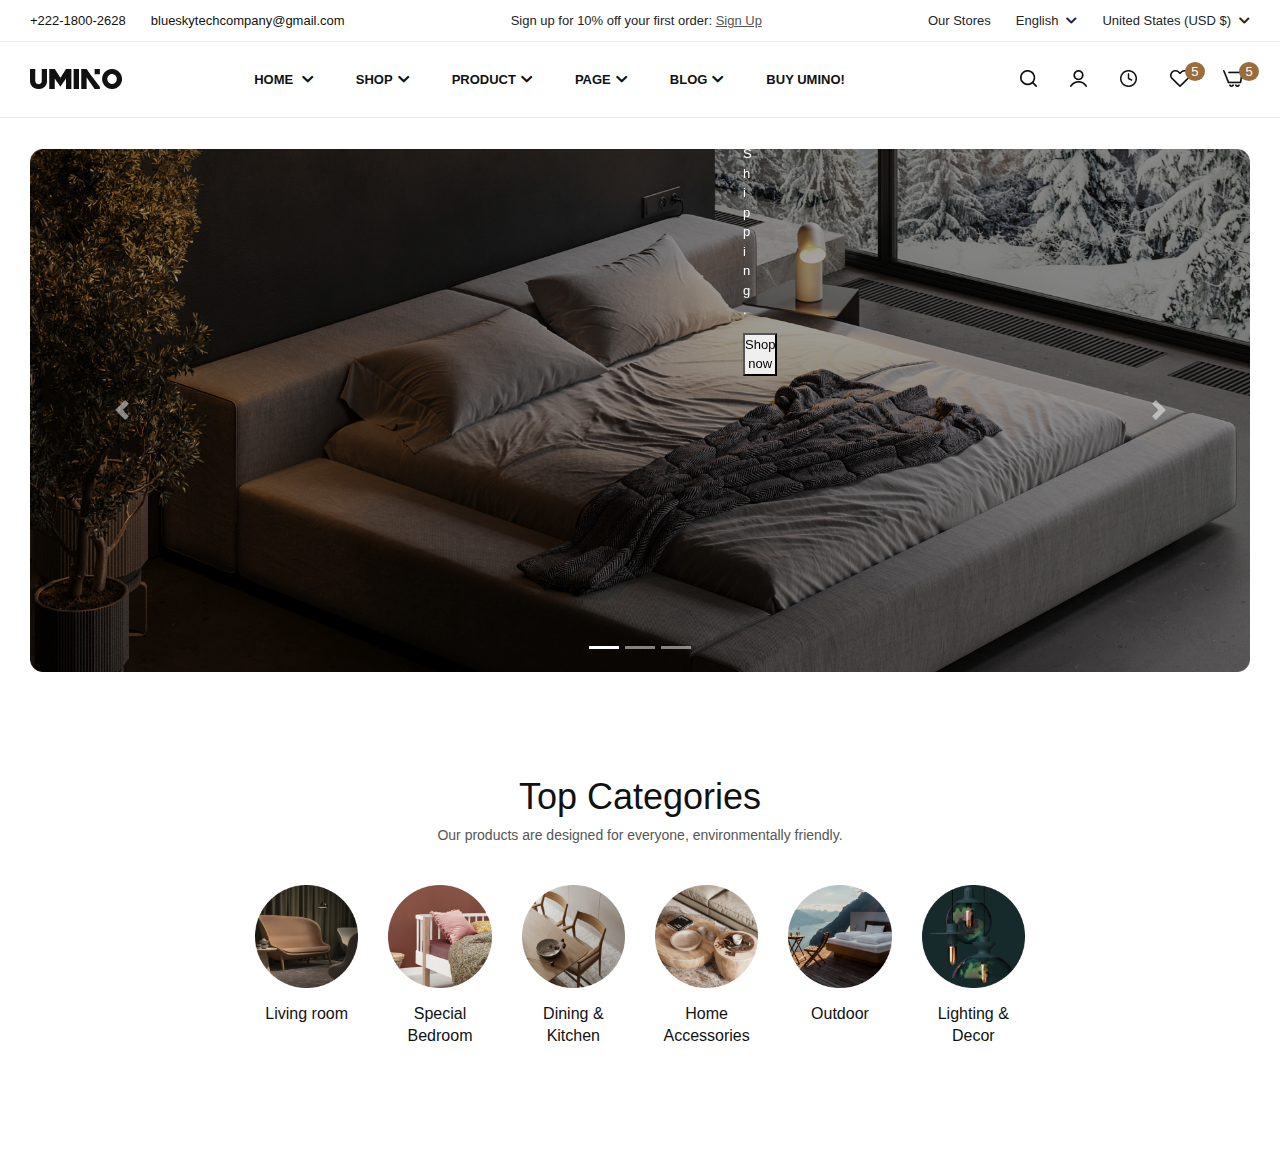
==== index.html @ ea0bba58 "first commit" ====
<!DOCTYPE html>
<html lang="en">
  <head>
    <meta charset="UTF-8" />
    <meta http-equiv="X-UA-Compatible" content="IE=edge" />
    <meta name="viewport" content="width=device-width, initial-scale=1.0" />
    <title>Umino Theme Test</title>
    <link
      href="https://fonts.cdnfonts.com/css/general-sans?styles=135312,135305,135308,135310,135313,135303"
      rel="stylesheet"
    />

    <link rel="stylesheet" href="assets/css/reset.css" />
    <link rel="stylesheet" href="assets/css/base.css" />
    <link rel="stylesheet" href="assets/css/style.css" />
    <!-- Font awesome -->
    <link
      rel="stylesheet"
      href="https://cdnjs.cloudflare.com/ajax/libs/font-awesome/5.15.4/css/all.min.css
   "
    />

    <!-- bootstrap  -->
    <link
      rel="stylesheet"
      href="https://cdn.jsdelivr.net/npm/bootstrap@4.0.0/dist/css/bootstrap.min.css"
      integrity="sha384-Gn5384xqQ1aoWXA+058RXPxPg6fy4IWvTNh0E263XmFcJlSAwiGgFAW/dAiS6JXm"
      crossorigin="anonymous"
    />
  </head>
  <body>
    <div class="wrapper">
      <!-- HEADER  -->
      <header class="">
        <div class="top-links d-flex justify-content-between container-main">
          <ul class="contact d-flex">
            <li class="phone">+222-1800-2628</li>
            <li class="email">blueskytechcompany@gmail.com</li>
          </ul>
          <div class="sign-up">
            <p>Sign up for 10% off your first order: <span>Sign Up</span></p>
          </div>

          <ul class="languages d-flex justify-content-between">
            <li>Our Stores <span></span></li>
            <li>English<i class="fas fa-chevron-down icon"></i></li>
            <li>
              United States (USD $)<i class="fas fa-chevron-down icon"></i>
            </li>
          </ul>
        </div>
        <!-- END TOP LINKS  -->
        <div class="core-menu">
          <div class="main-menu justify-content-between container-main">
            <nav class="navbar navbar-expand-lg navbar-light nav-custom">
              <a class="navbar-brand" href="#"
                ><img src="/assets/images/Logo.png" alt=""
              /></a>
              <button
                class="navbar-toggler"
                type="button"
                data-toggle="collapse"
                data-target="#navbarSupportedContent"
                aria-controls="navbarSupportedContent"
                aria-expanded="false"
                aria-label="Toggle navigation"
              >
                <span class="navbar-toggler-icon"></span>
              </button>

              <div class="collapse navbar-collapse" id="navbarSupportedContent">
                <ul class="navbar-nav mx-auto ul-main-menu">
                  <li class="nav-item">
                    <a class="nav-link menu-item" href="#"
                      >Home <i class="fas fa-chevron-down icon"></i
                    ></a>
                  </li>
                  <li class="nav-item">
                    <a class="nav-link" href="#"
                      >Shop<i class="fas fa-chevron-down icon"></i
                    ></a>
                  </li>
                  <li class="nav-item">
                    <a class="nav-link" href="#"
                      >Product<i class="fas fa-chevron-down icon"></i
                    ></a>
                  </li>
                  <li class="nav-item">
                    <a class="nav-link" href="#"
                      >Page<i class="fas fa-chevron-down icon"></i
                    ></a>
                  </li>
                  <li class="nav-item">
                    <a class="nav-link" href="#"
                      >Blog<i class="fas fa-chevron-down icon"></i
                    ></a>
                  </li>
                  <li class="nav-item">
                    <a class="nav-link" href="#">Buy Umino!</a>
                  </li>
                </ul>
                <ul class="navbar-nav list-action">
                  <li class="nav-item">
                    <a class="nav-link" href="#"
                      ><img src="assets/images/search.png" alt=""
                    /></a>
                  </li>
                  <li class="nav-item">
                    <a class="nav-link" href="#"
                      ><img src="assets/images/user.png" alt=""
                    /></a>
                  </li>
                  <li class="nav-item">
                    <a class="nav-link" href="#"
                      ><img src="assets/images/clock.png" alt=""
                    /></a>
                  </li>
                  <li class="nav-item">
                    <a class="nav-link" href="#"
                      ><img src="assets/images/heart.png" alt="" />
                      <span class="numberic">5</span></a
                    >
                  </li>
                  <li class="nav-item">
                    <a class="nav-link" href="#"
                      ><img src="assets/images/cart.png" alt="" />
                      <span class="numberic">5</span></a
                    >
                  </li>
                </ul>
              </div>
            </nav>
          </div>
        </div>

        <!-- END MAIN MENU   -->
      </header>
      <!-- END HEADER  -->

      <!-- BODY  -->
      <div class="main-content">
        <div class="banner container-main">
          <div
            id="carouselExampleIndicators"
            class="carousel slide"
            data-ride="carousel"
          >
            <ol class="carousel-indicators">
              <li
                data-target="#carouselExampleIndicators"
                data-slide-to="0"
                class="active"
              ></li>
              <li
                data-target="#carouselExampleIndicators"
                data-slide-to="1"
              ></li>
              <li
                data-target="#carouselExampleIndicators"
                data-slide-to="2"
              ></li>
            </ol>
            <div class="carousel-inner">
              <div class="carousel-item active">
                <img
                  src="assets/images/banner.jpg"
                  class="d-block w-100"
                  alt="assets/images/banner.jpg"
                />

                <div class="carousel-caption d-none d-md-block intro-banner">
                  <h5>Beautiful & Elegant</h5>
                  <h1>Premium Bedroom.</h1>
                  <p>Discount 50% On Products & Free Shipping.</p>
                  <button>Shop now</button>
                </div>
              </div>
              <div class="carousel-item">
                <img
                  src="assets/images/banner.jpg"
                  class="d-block w-100"
                  alt="assets/images/banner.jpg"
                />
                <div class="carousel-caption d-none d-md-block intro-banner">
                  <h5>Beautiful & Elegant</h5>
                  <h1>Premium Bedroom.</h1>
                  <p>Discount 50% On Products & Free Shipping.</p>
                  <button>Shop now</button>
                </div>
              </div>
              <div class="carousel-item">
                <img
                  src="assets/images/banner.jpg"
                  class="d-block w-100"
                  alt="assets/images/banner.jpg"
                />
                <div class="carousel-caption d-none d-md-block intro-banner">
                  <h5>Beautiful & Elegant</h5>
                  <h1>Premium Bedroom.</h1>
                  <p>Discount 50% On Products & Free Shipping.</p>
                  <button>Shop now</button>
                </div>
              </div>
            </div>
            <button
              class="carousel-control-prev btn-slider"
              type="button"
              data-target="#carouselExampleIndicators"
              data-slide="prev"
            >
              <span
                class="carousel-control-prev-icon"
                aria-hidden="true"
              ></span>
              <span class="sr-only">Previous</span>
            </button>
            <button
              class="carousel-control-next btn-slider"
              type="button"
              data-target="#carouselExampleIndicators"
              data-slide="next"
            >
              <span
                class="carousel-control-next-icon"
                aria-hidden="true"
              ></span>
              <span class="sr-only">Next</span>
            </button>
          </div>
        </div>
        <!-- end banner  -->
        <div class="top-categories wrapper-body">
          <div class="main-title text-center">
            <h3 class="top-title">Top Categories</h3>
            <p class="desc-title">
              Our products are designed for everyone, environmentally friendly.
            </p>
          </div>
          <div class="main-content-cate">
            <ul class="list-cate row">
              <li class="cate-item col-2">
                <img src="assets/images/cate1.png" alt="" />
                <p>Living room</p>
              </li>
              <li class="cate-item col-2">
                <img src="assets/images/cate2.png" alt="" />
                <p>Special Bedroom</p>
              </li>
              <li class="cate-item col-2">
                <img src="assets/images/cate3.png" alt="" />
                <p>Dining & Kitchen</p>
              </li>
              <li class="cate-item col-2">
                <img src="assets/images/cate4.png" alt="" />
                <p>Home Accessories</p>
              </li>
              <li class="cate-item col-2">
                <img src="assets/images/cate5.png" alt="" />
                <p>Outdoor</p>
              </li>
              <li class="cate-item col-2">
                <img src="assets/images/cate6.png" alt="" />
                <p>Lighting & Decor</p>
              </li>
            </ul>
          </div>
        </div>
        <!-- end top categories    -->
      </div>
      <!-- END BODY  -->
      <!-- FOOTER  -->
      <footer></footer>
      <!-- END FOOTER   -->
    </div>
    <script
      src="https://code.jquery.com/jquery-3.2.1.slim.min.js"
      integrity="sha384-KJ3o2DKtIkvYIK3UENzmM7KCkRr/rE9/Qpg6aAZGJwFDMVNA/GpGFF93hXpG5KkN"
      crossorigin="anonymous"
    ></script>
    <script
      src="https://cdn.jsdelivr.net/npm/popper.js@1.12.9/dist/umd/popper.min.js"
      integrity="sha384-ApNbgh9B+Y1QKtv3Rn7W3mgPxhU9K/ScQsAP7hUibX39j7fakFPskvXusvfa0b4Q"
      crossorigin="anonymous"
    ></script>
    <script
      src="https://cdn.jsdelivr.net/npm/bootstrap@4.0.0/dist/js/bootstrap.min.js"
      integrity="sha384-JZR6Spejh4U02d8jOt6vLEHfe/JQGiRRSQQxSfFWpi1MquVdAyjUar5+76PVCmYl"
      crossorigin="anonymous"
    ></script>
  </body>
</html>
---- assets/css/base.css ----
:root {
    --text-main: #111111;
    --text-desc: #555555;
    --text-discount: #8D979E;
    --text-price-discount: #9C6D3A;

}

html,
body {
    font-family: 'General Sans', sans-serif;
    font-size: 13px;
    background: #FFFFFF;
    ;
}

.wrapper {
    max-width: 1920px;
    width: 100%;
    margin-inline: auto;
}

.container-main {
    max-width: 1860px;
    margin-left: 30px;
    margin-right: 30px;
}
---- assets/css/style.css ----
.top-links {
    padding: 11px 0px;
    max-height: 41px;
}

ul.contact {
    color: var(--text-main);
    /* padding: 11px 0px; */
    font-weight: 500;
}

ul.contact>li.email {

    font-size: 13px;
    margin-left: 25px;
}

.sign-up span {
    color: var(--text-desc);
    font-weight: 500;
    text-decoration: underline;
    font-weight: 500;
}

.languages {
    /* padding: 11px 0px; */
    font-weight: 500;
    gap: 25px;
}

ul.languages li .icon {
    font-size: 12px;
    margin-left: 8px;
}

nav.nav-custom {
    margin: 0px;
    padding: 0px;
}

.core-menu {
    border-top: 1px solid #EBEBEB;
    border-bottom: 1px solid #EBEBEB;
}

.main-menu {
    padding: 21px 0px;

    /* max-width: 540px; */
}

.ul-main-menu>li {
    margin-right: 30px;
}

.ul-main-menu>li>a {
    font-size: 13px;
    font-weight: 600;
    text-transform: uppercase;
    color: var(--text-main) !important;

}

.ul-main-menu>li>a>i.icon {
    margin-left: 5px;
}

ul.list-action {
    color: var(--text-main) !important;
}

ul.list-action li {
    margin-left: 20px;
    position: relative;
}

ul.list-action li a .numberic {
    position: absolute;
    right: -27%;
    background: #9C6D3A;
    width: 20px;
    height: 19px;
    border-radius: 50%;
    text-align: center;
    top: -7%;
    color: white;
}

.banner {
    margin-top: 31px;
}

.banner img {
    max-width: 100%;
    height: auto;
}

.btn-slider {
    background: transparent;
    border: none;

}

.intro-banner {
    margin: 256px 530px;
    max-width: 800px;
}



.top-categories {
    margin: 100px 0px;
}

.top-title {
    font-weight: 500;
    font-size: 36px;
    line-height: 49px;
    color: var(--text-main);
    margin-bottom: 5px;
}

.desc-title {
    font-weight: 500;
    font-size: 14px;
    line-height: 19px;
    color: var(--text-desc);
}

.main-content-cate {
    margin-left: 255px;
    margin-right: 255px;
    margin-top: 40px;
}

.list-cate .cate-item>p {
    text-align: center;
    font-weight: 500;
    font-size: 16px;
    line-height: 22px;
    color: var(--text-main);
    margin: 15px 0px;
}
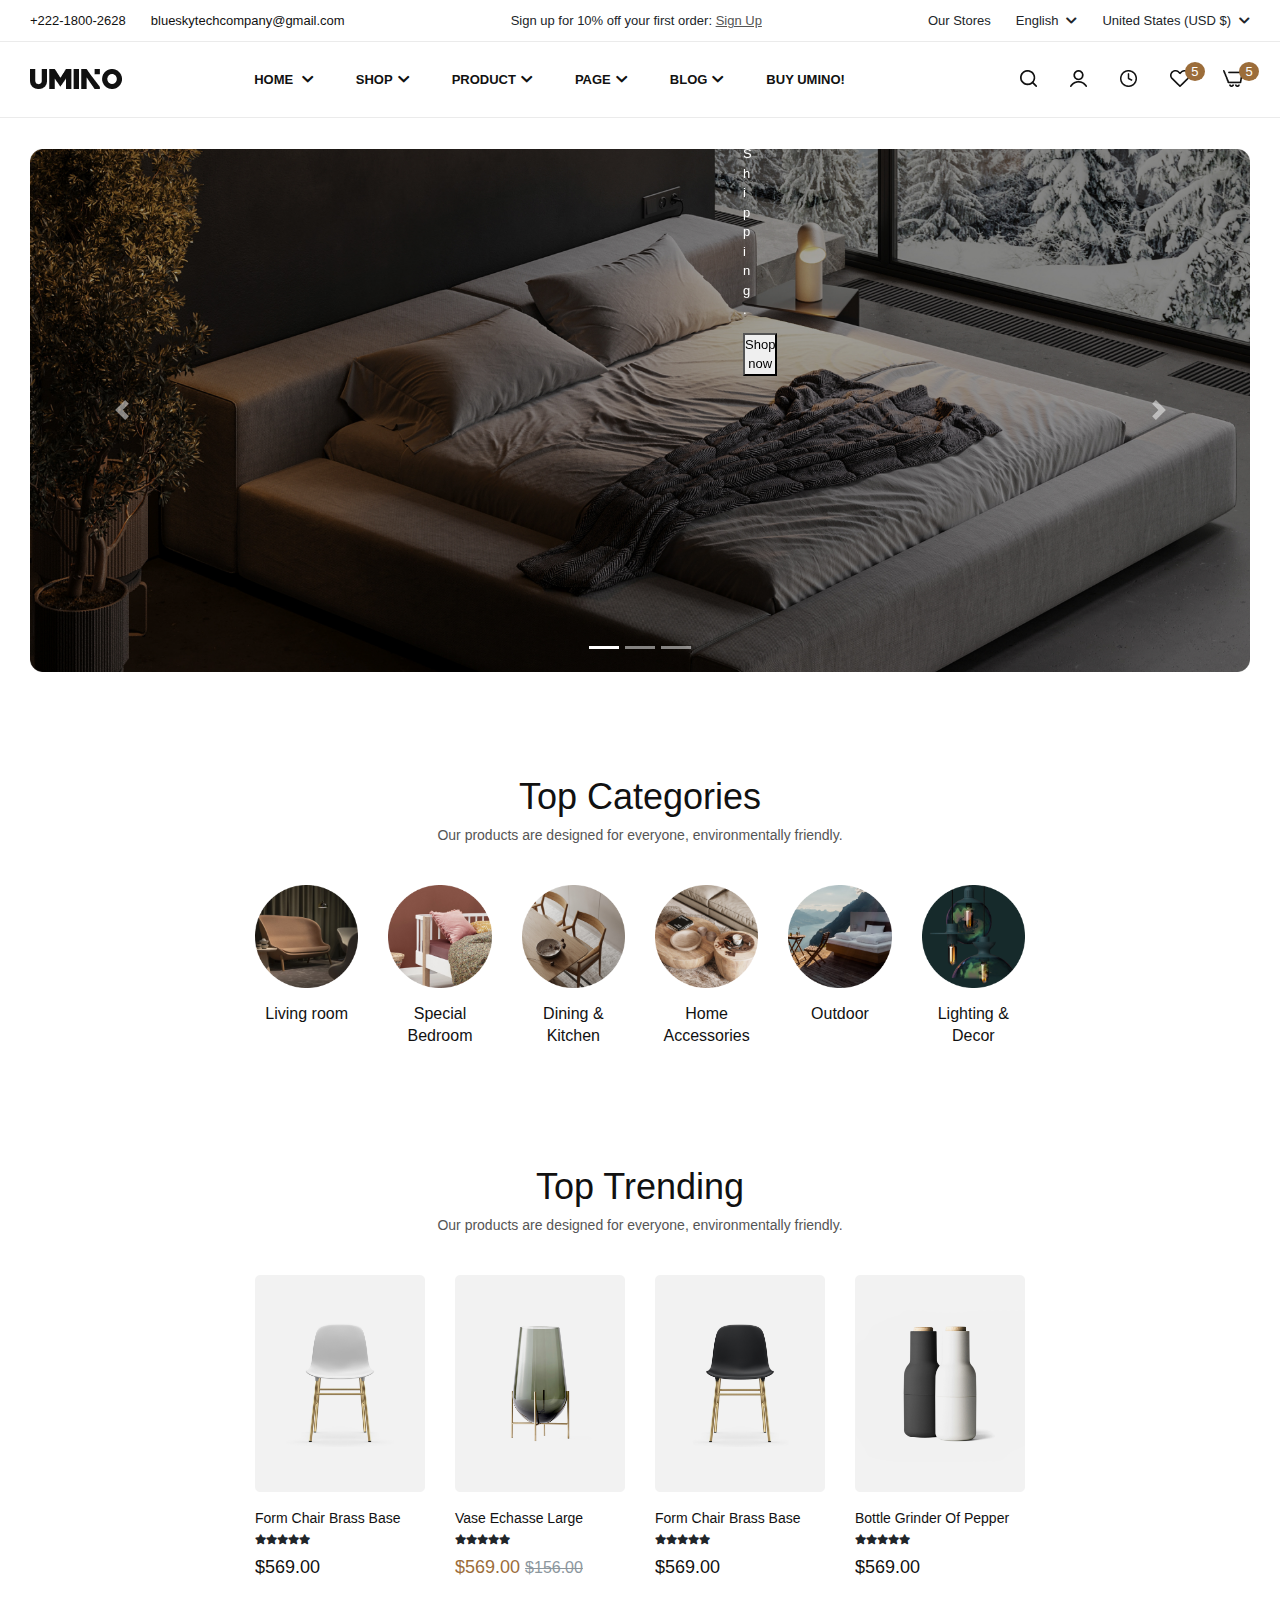
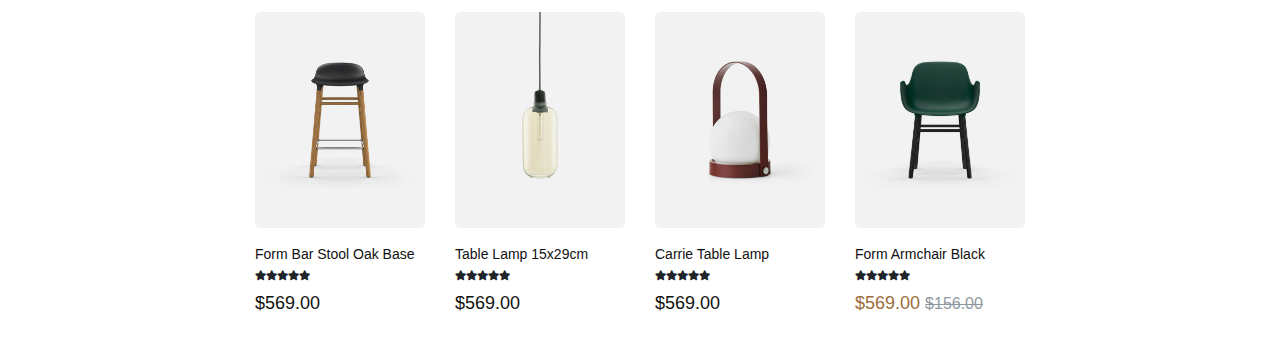
==== commit 4028b573: "list products 70" ====
--- a/index.html
+++ b/index.html
@@ -238,27 +238,27 @@
           </div>
           <div class="main-content-cate">
             <ul class="list-cate row">
-              <li class="cate-item col-2">
+              <li class="cate-item col-md-2 col-6">
                 <img src="assets/images/cate1.png" alt="" />
                 <p>Living room</p>
               </li>
-              <li class="cate-item col-2">
+              <li class="cate-item col-md-2 col-6">
                 <img src="assets/images/cate2.png" alt="" />
                 <p>Special Bedroom</p>
               </li>
-              <li class="cate-item col-2">
+              <li class="cate-item col-md-2 col-6">
                 <img src="assets/images/cate3.png" alt="" />
                 <p>Dining & Kitchen</p>
               </li>
-              <li class="cate-item col-2">
+              <li class="cate-item col-md-2 col-6">
                 <img src="assets/images/cate4.png" alt="" />
                 <p>Home Accessories</p>
               </li>
-              <li class="cate-item col-2">
+              <li class="cate-item col-md-2 col-6">
                 <img src="assets/images/cate5.png" alt="" />
                 <p>Outdoor</p>
               </li>
-              <li class="cate-item col-2">
+              <li class="cate-item col-md-2 col-6">
                 <img src="assets/images/cate6.png" alt="" />
                 <p>Lighting & Decor</p>
               </li>
@@ -266,6 +266,140 @@
           </div>
         </div>
         <!-- end top categories    -->
+        <div class="top-trending">
+          <div class="main-title text-center">
+            <h3 class="top-title">Top Trending</h3>
+            <p class="desc-title">
+              Our products are designed for everyone, environmentally friendly.
+            </p>
+          </div>
+          <div class="list-product">
+            <ul class="row">
+              <li class="col-md-3 col-12 product-item mb-4">
+                <a href=""
+                  ><img src="assets/images/product1.png" alt="" /></a
+                >
+                <a href="" class="title">Form Chair
+                  Brass Base</a>
+                <ul class="votes d-flex">
+                  <li><i class="fas fa-star"></i></i></li>
+                  <li><i class="fas fa-star"></i></i></li>
+                  <li><i class="fas fa-star"></i></i></li>
+                  <li><i class="fas fa-star"></i></i></li>
+                  <li><i class="fas fa-star"></i></i></li>
+                  
+                </ul>
+                <p class="price">$569.00</p>
+              </li>
+              <li class="col-md-3 col-12 product-item mb-4">
+                <a href=""
+                  ><img src="assets/images/product2.png" alt="" /></a
+                >
+                <a href="" class="title">Vase Echasse Large</a>
+                <ul class="votes d-flex">
+                  <li><i class="fas fa-star"></i></i></li>
+                  <li><i class="fas fa-star"></i></i></li>
+                  <li><i class="fas fa-star"></i></i></li>
+                  <li><i class="fas fa-star"></i></i></li>
+                  <li><i class="fas fa-star"></i></i></li>
+                  
+                </ul>
+                <p class="price new-price">$569.00 <span class="old-price">$156.00 </span></p>
+              </li>
+              <li class="col-md-3 col-12 product-item mb-4">
+                <a href=""
+                  ><img src="assets/images/product3.png" alt="" /></a
+                >
+                <a href="" class="title">Form Chair Brass Base</a>
+                <ul class="votes d-flex">
+                  <li><i class="fas fa-star"></i></i></li>
+                  <li><i class="fas fa-star"></i></i></li>
+                  <li><i class="fas fa-star"></i></i></li>
+                  <li><i class="fas fa-star"></i></i></li>
+                  <li><i class="fas fa-star"></i></i></li>
+                  
+                </ul>
+                <p class="price">$569.00</p>
+              </li>
+              <li class="col-md-3 col-12 product-item mb-4">
+                <a href=""
+                  ><img src="assets/images/product4.png" alt="" /></a
+                >
+                <a href="" class="title">Bottle Grinder Of Pepper</a>
+                <ul class="votes d-flex">
+                  <li><i class="fas fa-star"></i></i></li>
+                  <li><i class="fas fa-star"></i></i></li>
+                  <li><i class="fas fa-star"></i></i></li>
+                  <li><i class="fas fa-star"></i></i></li>
+                  <li><i class="fas fa-star"></i></i></li>
+                  
+                </ul>
+                <p class="price">$569.00</p>
+              </li>
+              <li class="col-md-3 col-12 product-item mb-4">
+                <a href=""
+                  ><img src="assets/images/product5.png" alt="" /></a
+                >
+                <a href="" class="title">Form Bar Stool Oak Base</a>
+                <ul class="votes d-flex">
+                  <li><i class="fas fa-star"></i></i></li>
+                  <li><i class="fas fa-star"></i></i></li>
+                  <li><i class="fas fa-star"></i></i></li>
+                  <li><i class="fas fa-star"></i></i></li>
+                  <li><i class="fas fa-star"></i></i></li>
+                  
+                </ul>
+                <p class="price">$569.00</p>
+              </li>
+              <li class="col-md-3 col-12 product-item mb-4">
+                <a href=""
+                  ><img src="assets/images/product6.png" alt="" /></a
+                >
+                <a href="" class="title">Table Lamp 15x29cm</a>
+                <ul class="votes d-flex">
+                  <li><i class="fas fa-star"></i></i></li>
+                  <li><i class="fas fa-star"></i></i></li>
+                  <li><i class="fas fa-star"></i></i></li>
+                  <li><i class="fas fa-star"></i></i></li>
+                  <li><i class="fas fa-star"></i></i></li>
+                  
+                </ul>
+                <p class="price">$569.00</p>
+              </li>
+              <li class="col-md-3 col-12 product-item mb-4">
+                <a href=""
+                  ><img src="assets/images/product7.png" alt="" /></a
+                >
+                <a href="" class="title">Carrie Table Lamp</a>
+                <ul class="votes d-flex">
+                  <li><i class="fas fa-star"></i></i></li>
+                  <li><i class="fas fa-star"></i></i></li>
+                  <li><i class="fas fa-star"></i></i></li>
+                  <li><i class="fas fa-star"></i></i></li>
+                  <li><i class="fas fa-star"></i></i></li>
+                  
+                </ul>
+                <p class="price">$569.00</p>
+              </li>
+              <li class="col-md-3 col-12 product-item mb-4">
+                <a href=""
+                  ><img src="assets/images/product8.png" alt="" /></a
+                >
+                <a href="" class="title">Form Armchair Black</a>
+                <ul class="votes d-flex">
+                  <li><i class="fas fa-star"></i></i></li>
+                  <li><i class="fas fa-star"></i></i></li>
+                  <li><i class="fas fa-star"></i></i></li>
+                  <li><i class="fas fa-star"></i></i></li>
+                  <li><i class="fas fa-star"></i></i></li>
+                  
+                </ul>
+                <p class="price new-price">$569.00 <span class="old-price">$156.00 </span></p>
+              </li>
+              
+            </ul>
+          </div>
+        </div>
       </div>
       <!-- END BODY  -->
       <!-- FOOTER  -->
--- a/assets/css/base.css
+++ b/assets/css/base.css
@@ -2,7 +2,7 @@
     --text-main: #111111;
     --text-desc: #555555;
     --text-discount: #8D979E;
-    --text-price-discount: #9C6D3A;
+    --text-new-price: #9C6D3A;
 
 }
 
--- a/assets/css/style.css
+++ b/assets/css/style.css
@@ -140,4 +140,44 @@
     line-height: 22px;
     color: var(--text-main);
     margin: 15px 0px;
+}
+
+.list-product {
+    margin-left: 255px;
+    margin-right: 255px;
+    margin-top: 40px;
+}
+
+.list-product .product-item a.title {
+    margin-top: 16px;
+    display: block;
+    margin-bottom: 6px;
+    color: var(--text-main);
+    font-weight: 500;
+    font-size: 14px;
+    line-height: 20px;
+}
+
+.votes {
+    font-weight: 400;
+    font-size: 10px;
+    line-height: 10px;
+    margin-bottom: 10px;
+}
+
+.list-product .product-item .price {
+    font-weight: 500;
+    font-size: 18px;
+    line-height: 24px;
+    color: #111111;
+}
+
+.new-price {
+    color: var(--text-new-price) !important;
+}
+
+.old-price {
+    text-decoration: line-through;
+    color: #8D979E !important;
+    font-size: 16px;
 }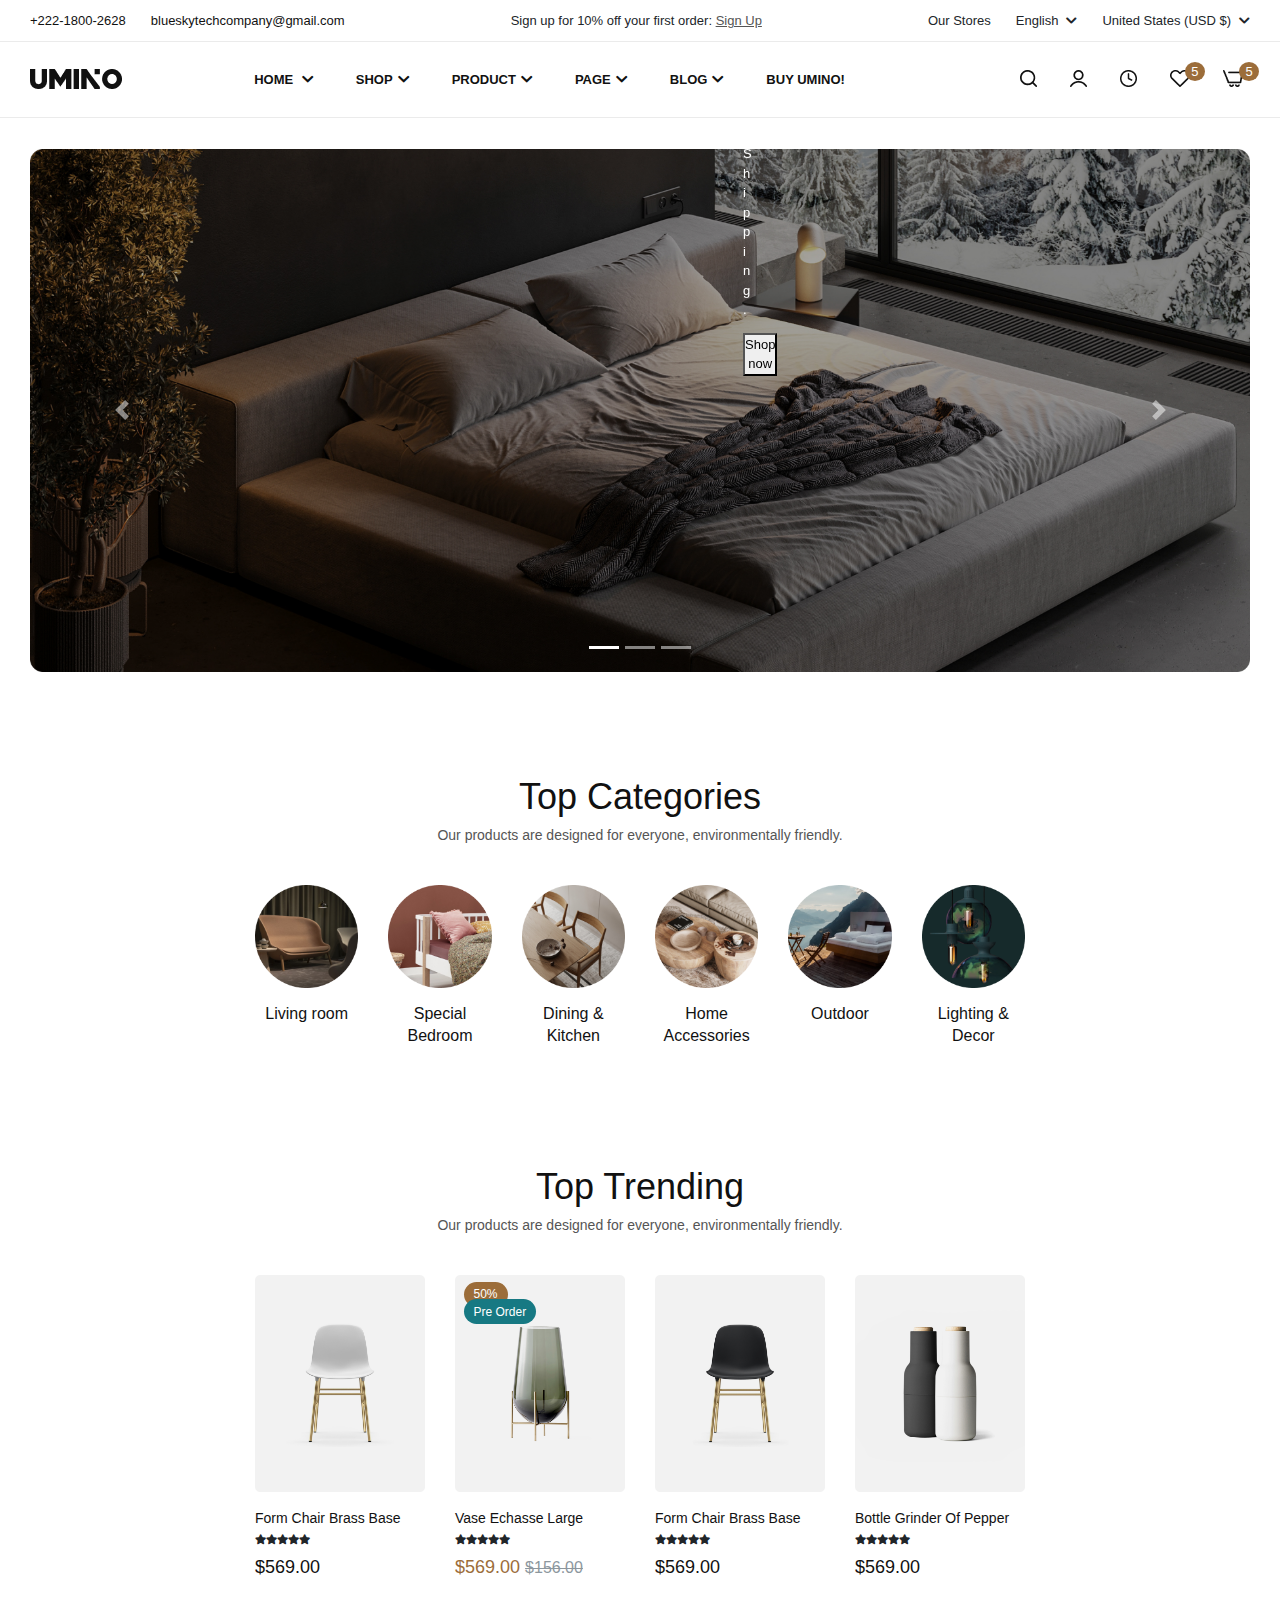
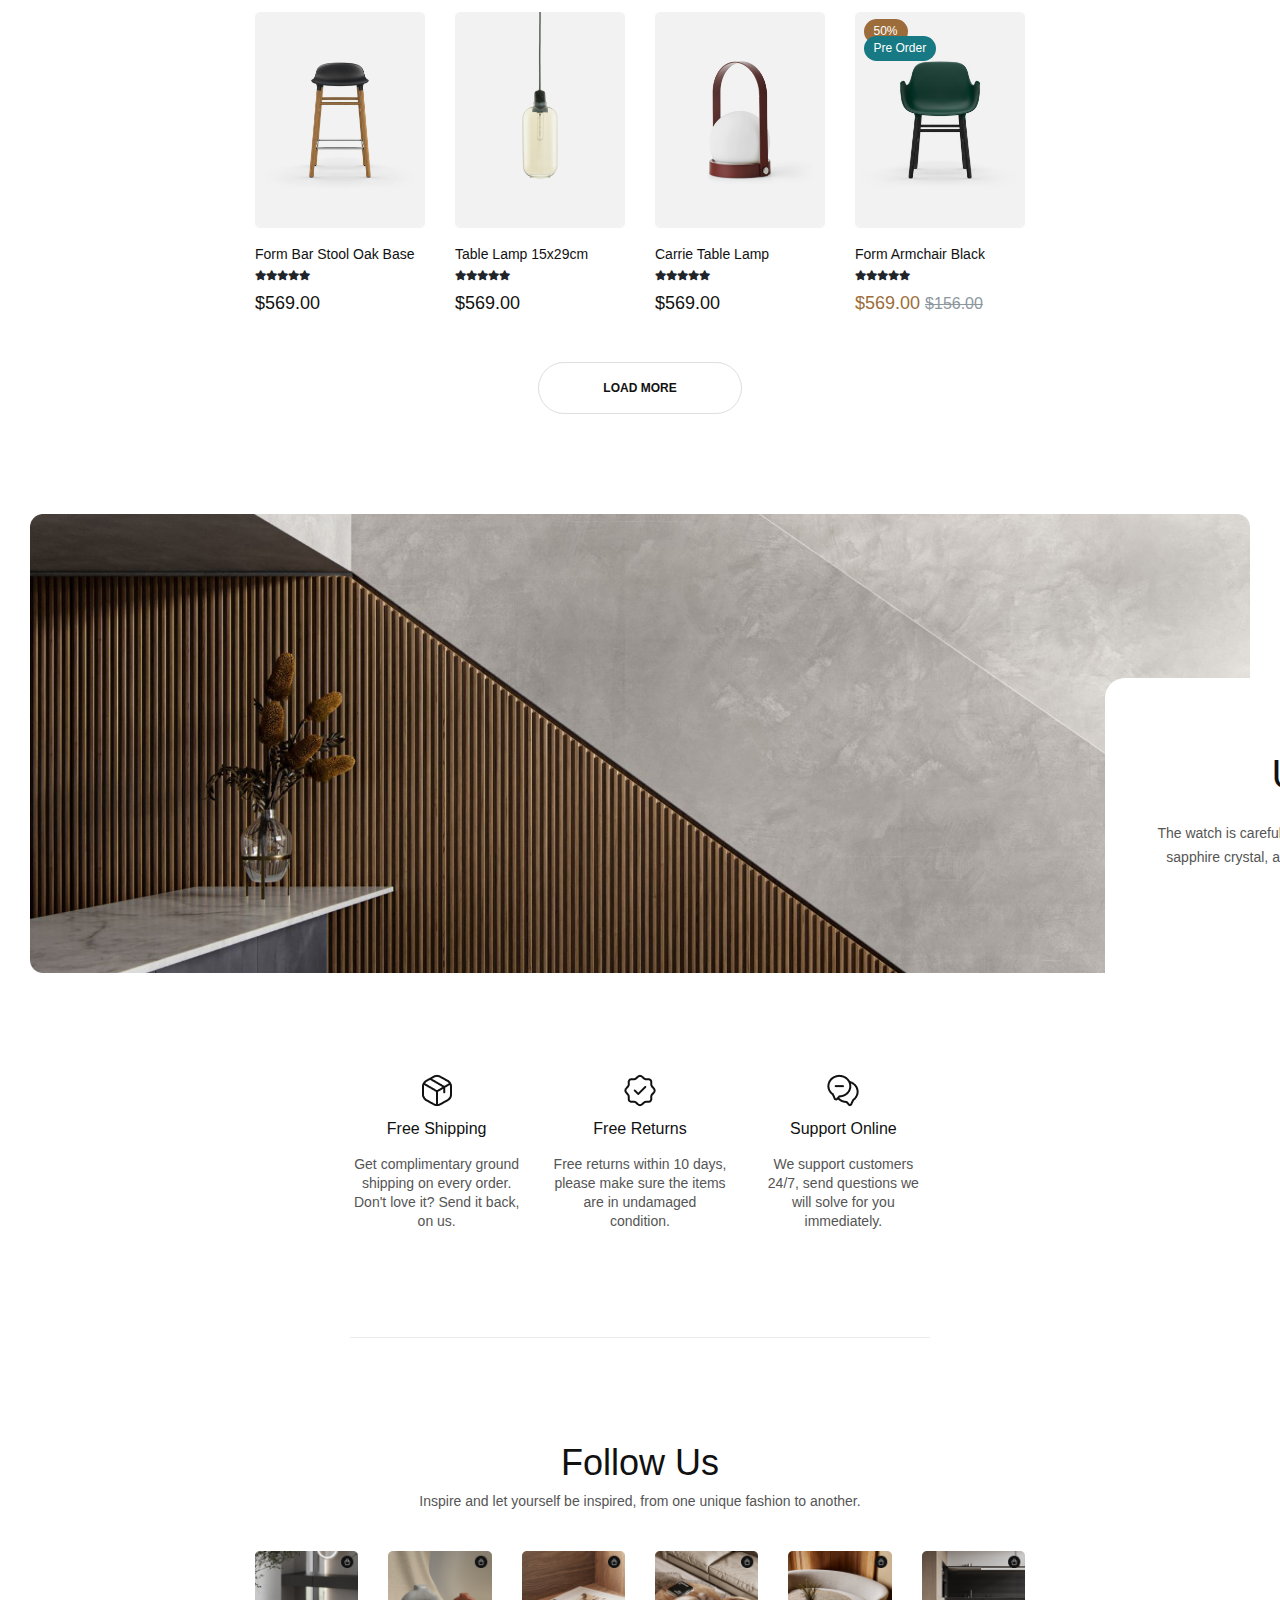
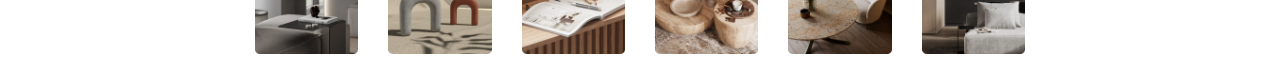
==== commit 9d729441: "done follow us" ====
--- a/index.html
+++ b/index.html
@@ -292,8 +292,9 @@
                 <p class="price">$569.00</p>
               </li>
               <li class="col-md-3 col-12 product-item mb-4">
-                <a href=""
-                  ><img src="assets/images/product2.png" alt="" /></a
+                <a href="" class="img">
+                  <img src="assets/images/product2.png" alt="" /><span class="sale-50">50%</span>
+                  <span class="pre-order">Pre Order</span></a
                 >
                 <a href="" class="title">Vase Echasse Large</a>
                 <ul class="votes d-flex">
@@ -382,8 +383,9 @@
                 <p class="price">$569.00</p>
               </li>
               <li class="col-md-3 col-12 product-item mb-4">
-                <a href=""
-                  ><img src="assets/images/product8.png" alt="" /></a
+                <a href="" class="img"
+                  ><img src="assets/images/product8.png" alt="" /><span class="sale-50">50%</span>
+                  <span class="pre-order">Pre Order</span></a
                 >
                 <a href="" class="title">Form Armchair Black</a>
                 <ul class="votes d-flex">
@@ -398,7 +400,73 @@
               </li>
               
             </ul>
-          </div>
+            <div class="text-center">
+              <button class=" text-center load-more">Load More</button>
+            </div>
+          
+          </div>
+        </div>
+        <!-- end top trending  -->
+        <div class="banner2 container-main">
+          <img src="assets/images/banner2.png" alt="">
+          <div class="banner2-info">
+            <span class="limited">LIMITED EDITION</span>
+            <h3 class="banner2-title">Unique Style</h3>
+            <p class="banner2-desc">The watch is carefully designed with quality materials, such as the domed sapphire crystal, and the meticulous level of detail - from the dial to the delicate gold hour markers.</p>
+            <button class="banner2-discover">Discover Now</button>
+          </div>
+        </div>
+        <!-- end banner 2  -->
+        <div class="infomation">
+         <ul class="row">
+          <li class="col-md-4 text-center">
+            <img src="assets/icons/freeship.png" alt="" class="d-inline-block">
+            <p class="infomation-title">Free Shipping</p>
+            <p class="infomation-desc">Get complimentary ground shipping on every order.
+              Don't love it? Send it back, on us.</p>
+          </li>
+          <li class="col-md-4 text-center">
+            <img src="assets/icons/freereturn.png" alt="" class="d-inline-block">
+            <p class="infomation-title">Free Returns</p>
+            <p class="infomation-desc">Free returns within 10 days, please make sure the 
+              items are in undamaged condition.</p>
+          </li>
+          <li class="col-md-4 text-center">
+            <img src="assets/icons/support.png" alt="" class="d-inline-block">
+            <p class="infomation-title">Support Online</p>
+            <p class="infomation-desc">We support customers 24/7, send questions we will 
+              solve for you immediately.</p>
+          </li>
+         </ul>
+        </div>
+        <!-- end information     -->
+        <div class="follow-us">
+          <div class="main-title text-center">
+            <h3 class="top-title">Follow Us</h3>
+            <p class="desc-title">
+              Inspire and let yourself be inspired, from one unique fashion to another.
+            </p>
+          </div>
+          <ul class="row list-post">
+            <li class="col-md-2">
+              <a href=""><img src="assets/images/post1.png" alt=""></a>
+            </li>
+            <li class="col-md-2">
+              <a href=""><img src="assets/images/post2.png" alt=""></a>
+            </li>
+            <li class="col-md-2">
+              <a href=""><img src="assets/images/post3.png" alt=""></a>
+            </li>
+            <li class="col-md-2">
+              <a href=""><img src="assets/images/post4.png" alt=""></a>
+            </li>
+            <li class="col-md-2">
+              <a href=""><img src="assets/images/post5.png" alt=""></a>
+            </li>
+            <li class="col-md-2">
+              <a href=""><img src="assets/images/post6.png" alt=""></a>
+            </li>
+          </ul>
         </div>
       </div>
       <!-- END BODY  -->
--- a/assets/css/style.css
+++ b/assets/css/style.css
@@ -180,4 +180,138 @@
     text-decoration: line-through;
     color: #8D979E !important;
     font-size: 16px;
+}
+
+a.img {
+    position: relative;
+}
+
+.sale-50 {
+    background: #9C6D3A;
+    border-radius: 20px;
+    align-items: center;
+    padding: 4.5px 10px;
+    font-size: 12px;
+    line-height: 16px;
+    color: #FFFFFF;
+    position: absolute;
+    margin-bottom: 12px;
+    top: 3%;
+    left: 5%;
+}
+
+.pre-order {
+    background: #177983;
+    border-radius: 20px;
+    align-items: center;
+    padding: 4.5px 10px;
+    font-size: 12px;
+    line-height: 16px;
+    color: #FFFFFF;
+    position: absolute;
+    margin-bottom: 12px;
+    top: 11%;
+    left: 5%;
+}
+
+.load-more {
+    border: 1px solid #DEDEDE;
+    border-radius: 300px;
+    justify-content: center;
+    align-items: center;
+    padding: 17px 64px;
+    font-weight: 800;
+    font-size: 12px;
+    line-height: 16px;
+    text-transform: uppercase;
+    color: var(--text-main);
+    background-color: transparent;
+}
+
+.banner2 {
+    margin-top: 100px;
+    margin-bottom: 100px;
+    position: relative;
+}
+
+.banner2 .banner2-info {
+    background: #FFFFFF;
+    border-radius: 20px;
+    padding: 50px;
+    position: absolute;
+    width: 560px;
+    height: 372px;
+    left: 1075px;
+    top: 164px;
+    right: 225px;
+    bottom: 164px;
+    text-align: center;
+}
+
+.banner2 .banner2-info .limited {
+    font-weight: 500;
+    font-size: 12px;
+    line-height: 16px;
+    text-transform: uppercase;
+    color: #999999;
+    margin-bottom: 10px;
+}
+
+.banner2-title {
+    font-weight: 500;
+    font-size: 40px;
+    line-height: 54px;
+    text-transform: capitalize;
+    color: var(--text-main);
+    margin-bottom: 20px;
+}
+
+.banner2-desc {
+    font-size: 14px;
+    line-height: 24px;
+    color: var(--text-desc);
+    margin-bottom: 50px;
+}
+
+.banner2-discover {
+    background: var(--text-main);
+    border-radius: 30px;
+    padding: 17px 52px;
+    color: #FFFFFF;
+    font-weight: 600;
+    font-size: 12px;
+    line-height: 16px;
+}
+
+.infomation {
+    padding-bottom: 80px;
+    margin-left: 350px;
+    margin-right: 350px;
+    margin-bottom: 100px;
+    border-bottom: 1px solid #EBEBEB
+}
+
+
+.infomation-title {
+    color: #111111;
+    font-weight: 500;
+    font-size: 16px;
+    line-height: 22px;
+    margin-top: 10px;
+    margin-bottom: 15px;
+}
+
+.infomation-desc {
+    font-size: 14px;
+    line-height: 19px;
+    color: #555555;
+}
+
+.follow-us {
+    margin-left: 255px;
+    margin-right: 255px;
+}
+
+ul.list-post {
+    margin-top: 40px;
 }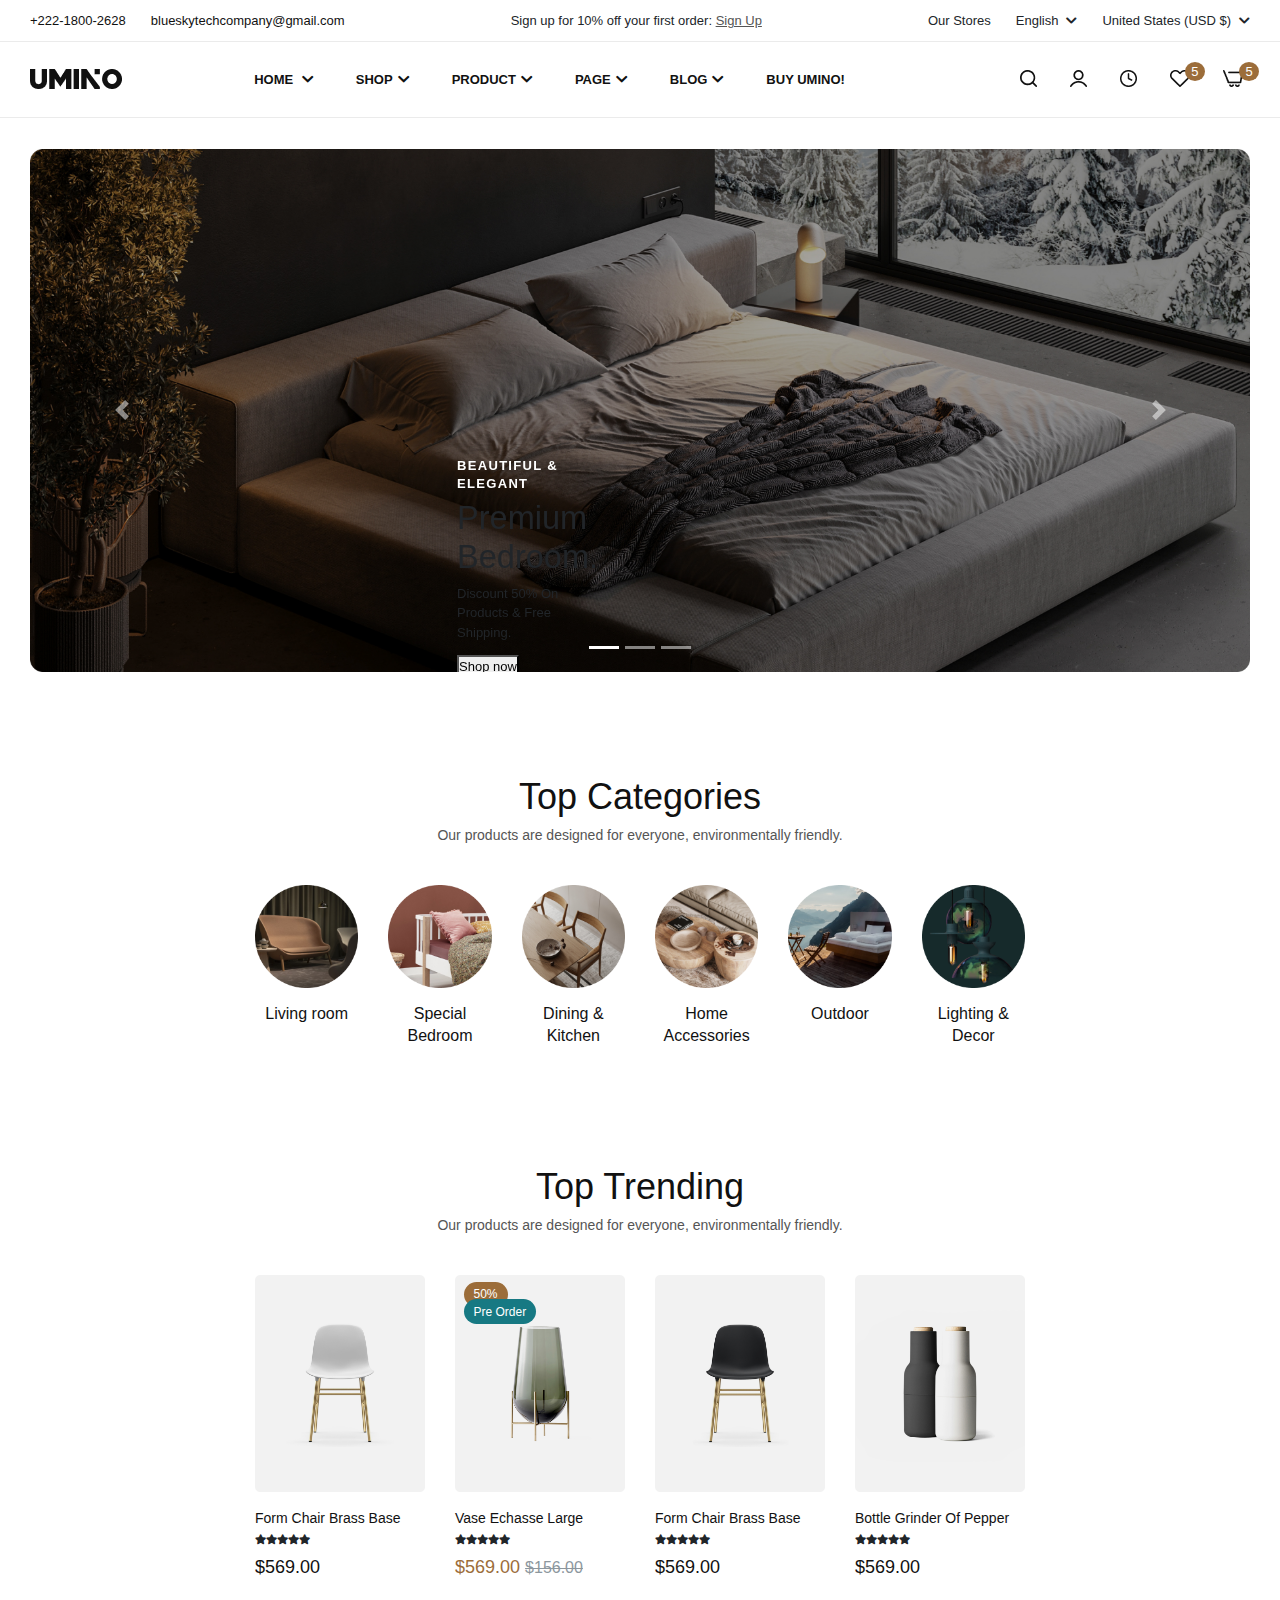
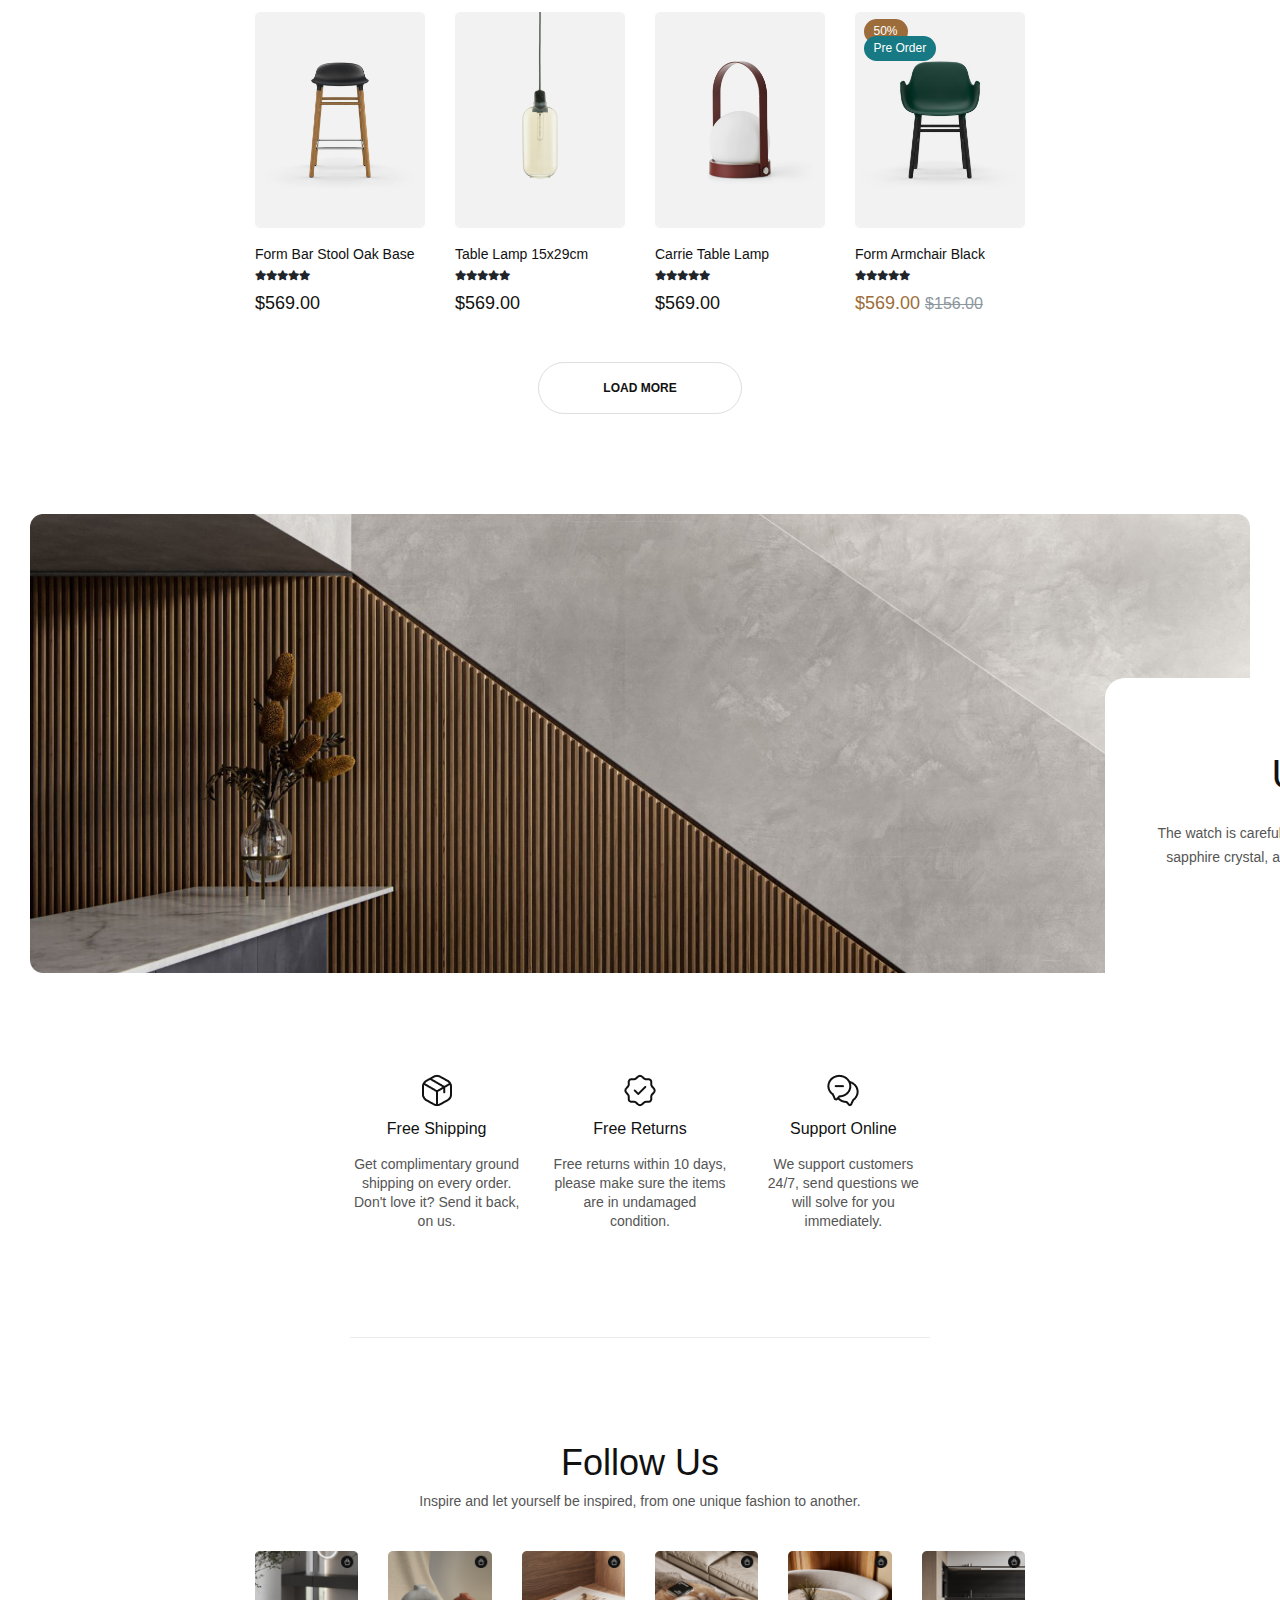
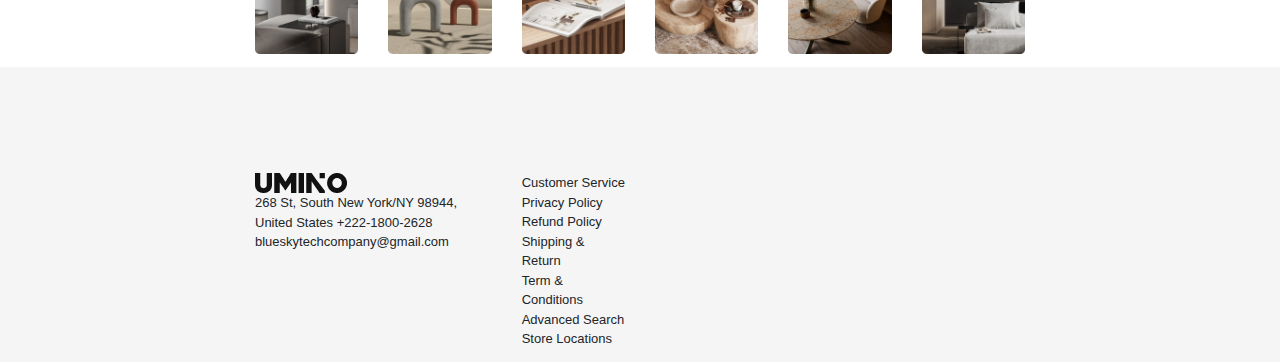
==== commit d79f3b36: "pending banner" ====
--- a/index.html
+++ b/index.html
@@ -168,10 +168,10 @@
                   alt="assets/images/banner.jpg"
                 />
 
-                <div class="carousel-caption d-none d-md-block intro-banner">
-                  <h5>Beautiful & Elegant</h5>
-                  <h1>Premium Bedroom.</h1>
-                  <p>Discount 50% On Products & Free Shipping.</p>
+                <div class=" d-none d-md-block intro-banner">
+                  <h5 class="banner-info">Beautiful & Elegant</h5>
+                  <h1 class="banner-title">Premium Bedroom.</h1>
+                  <p class="banner-desc">Discount 50% On Products & Free Shipping.</p>
                   <button>Shop now</button>
                 </div>
               </div>
@@ -471,7 +471,41 @@
       </div>
       <!-- END BODY  -->
       <!-- FOOTER  -->
-      <footer></footer>
+      <footer class="footer">
+        <div class="row"> 
+          <div class="col-md-4 about-us">
+          <a href=""><img src="assets/images/Logo.png" alt=""></a>
+          <p>268 St, South New York/NY 98944, United States
+            +222-1800-2628
+            blueskytechcompany@gmail.com</p>
+            <ul class="row">
+              <li class="col-1"><a href=""><img src="assets/icons/facebook.png" alt=""></a></li>
+              <li class="col-1"><a href=""><img src="assets/icons/facebook.png" alt=""></a></li>
+              <li class="col-1"><a href=""><img src="assets/icons/facebook.png" alt=""></a></li>
+              <li class="col-1"><a href=""><img src="assets/icons/facebook.png" alt=""></a></li>
+              <li class="col-1"><a href=""><img src="assets/icons/facebook.png" alt=""></a></li>
+              <li class="col-1"><a href=""><img src="assets/icons/facebook.png" alt=""></a></li>
+              <li class="col-1"><a href=""><img src="assets/icons/facebook.png" alt=""></a></li>
+            </ul>
+        </div>
+        <div class="col-md-2 service">
+          <div class="top-content">Customer Service</div>
+          <div class="body-content">
+            <ul>
+              <li>Privacy Policy</li>
+            <li> Refund Policy</li>
+            <li>  Shipping & Return</li>
+            <li>  Term & Conditions</li>
+            <li>  Advanced Search</li>
+            <li>  Store Locations</li>
+            <li></li>
+            </ul>
+          </div>
+        </div>
+        <div class="col-md-2 categories"></div>
+        <div class="col-md-4 new-letter"></div></div>
+       
+      </footer>
       <!-- END FOOTER   -->
     </div>
     <script
--- a/assets/css/style.css
+++ b/assets/css/style.css
@@ -104,8 +104,19 @@
 .intro-banner {
     margin: 256px 530px;
     max-width: 800px;
-}
-
+    position: absolute;
+    top: 10%;
+    right: 10%;
+}
+
+.intro-banner .banner-info {
+    font-weight: 600;
+    font-size: 13px;
+    line-height: 18px;
+    letter-spacing: 0.1em;
+    text-transform: uppercase;
+    color: #FFFFFF;
+}
 
 
 .top-categories {
@@ -314,4 +325,11 @@
 
 ul.list-post {
     margin-top: 40px;
+}
+
+.footer {
+    padding-left: 255px;
+    padding-right: 255px;
+    padding-top: 106px;
+    background: #F5F5F5;
 }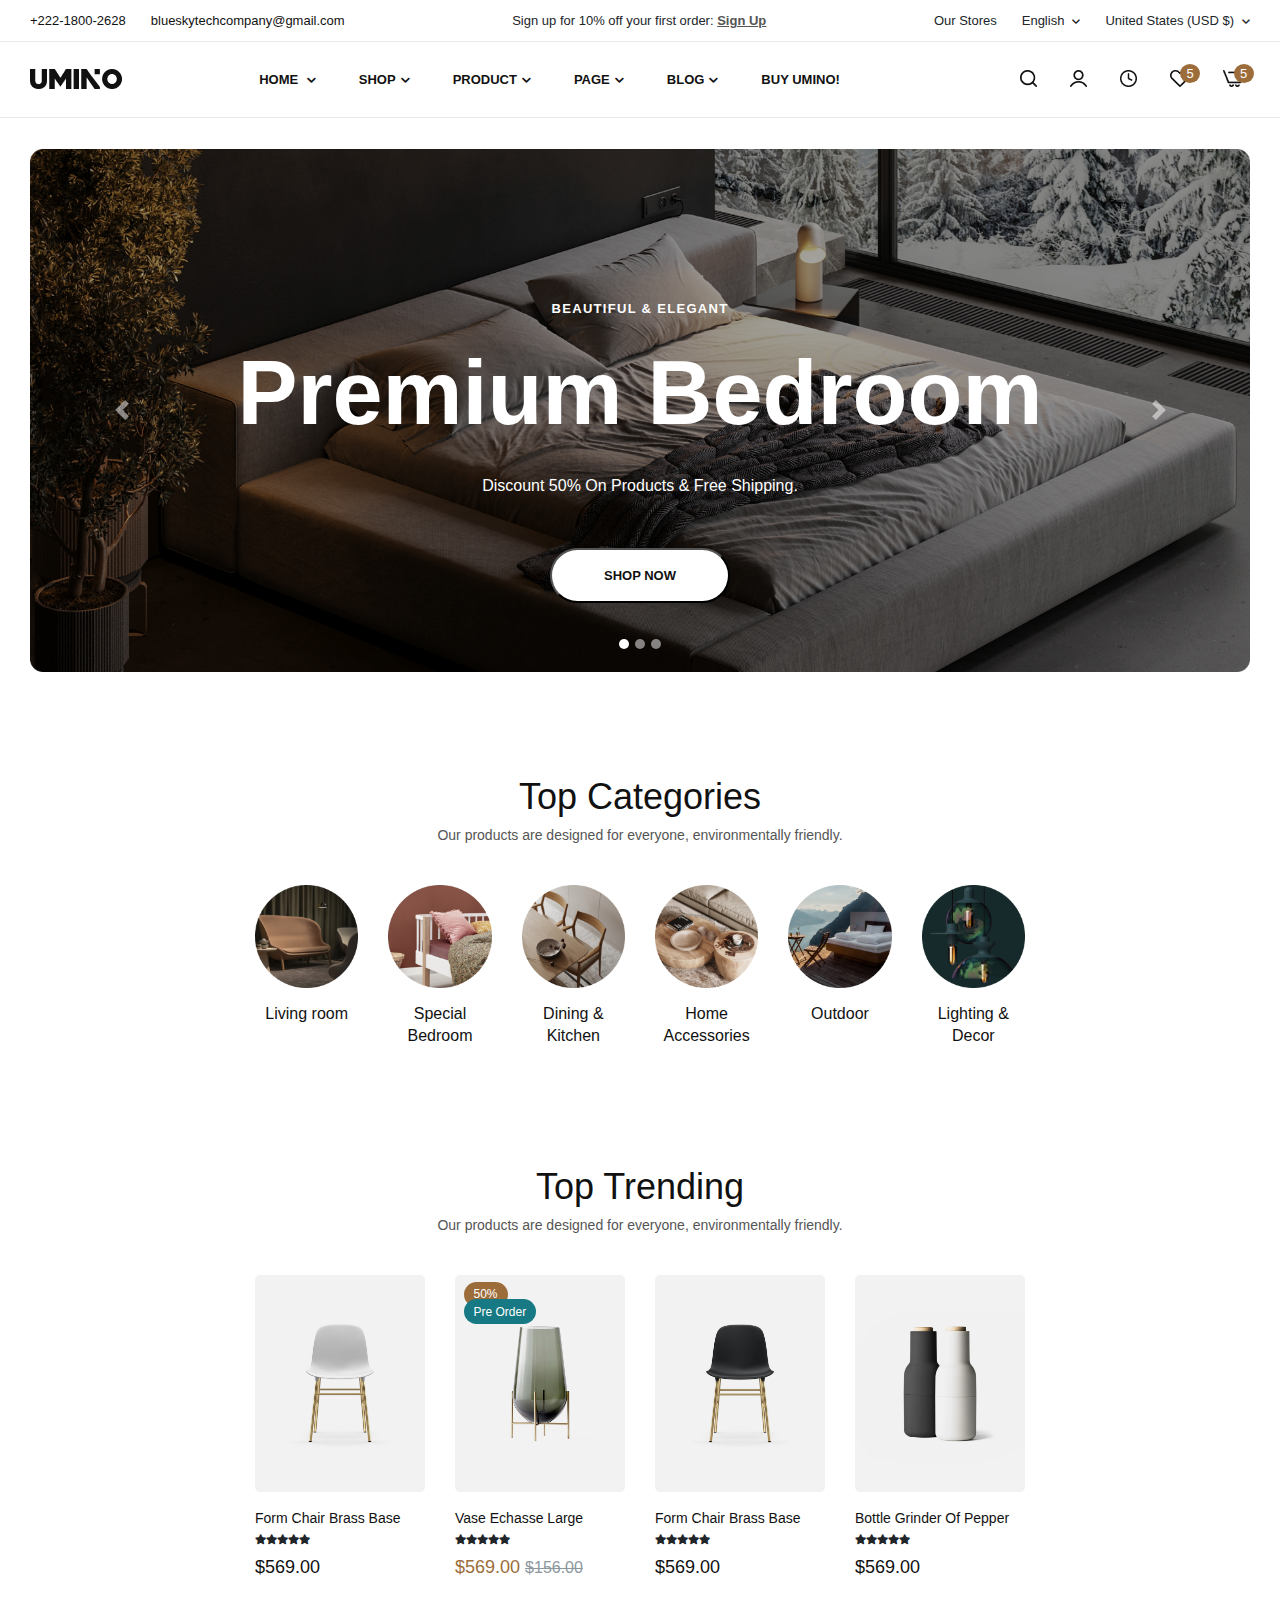
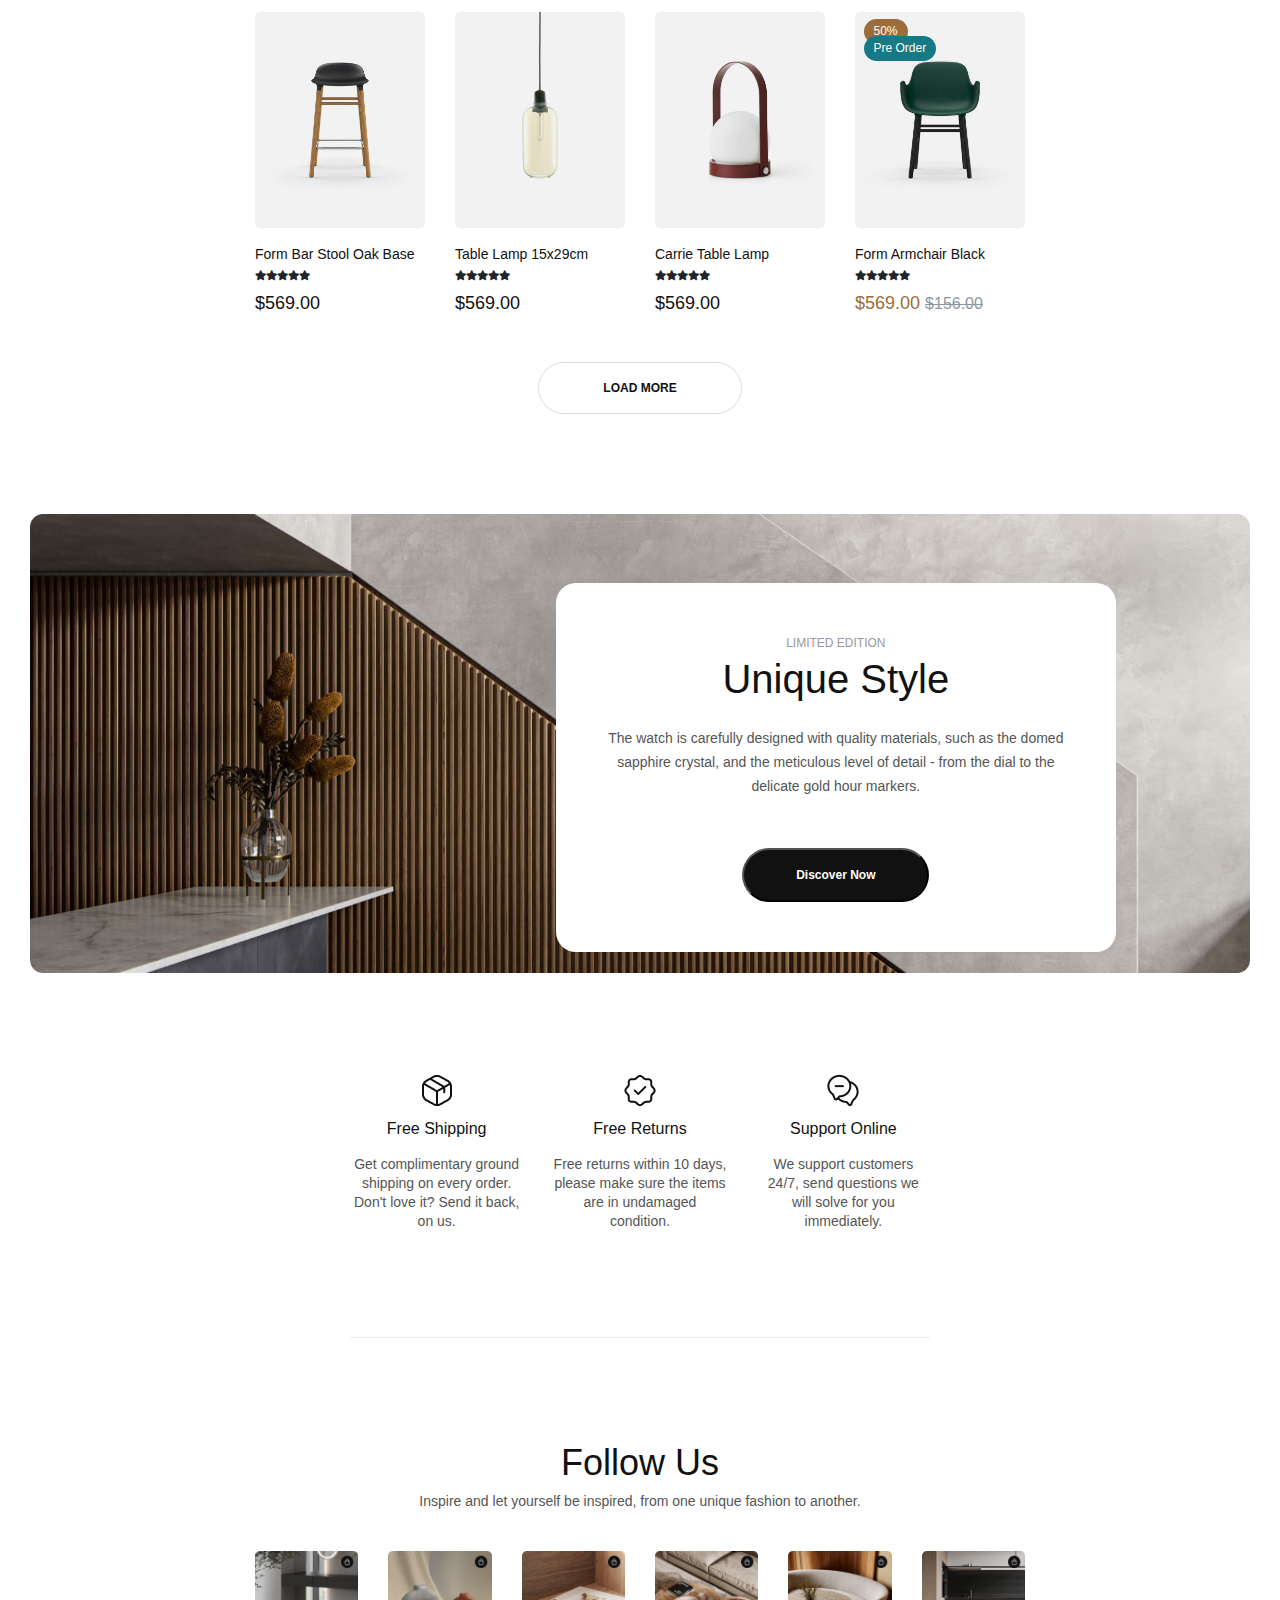
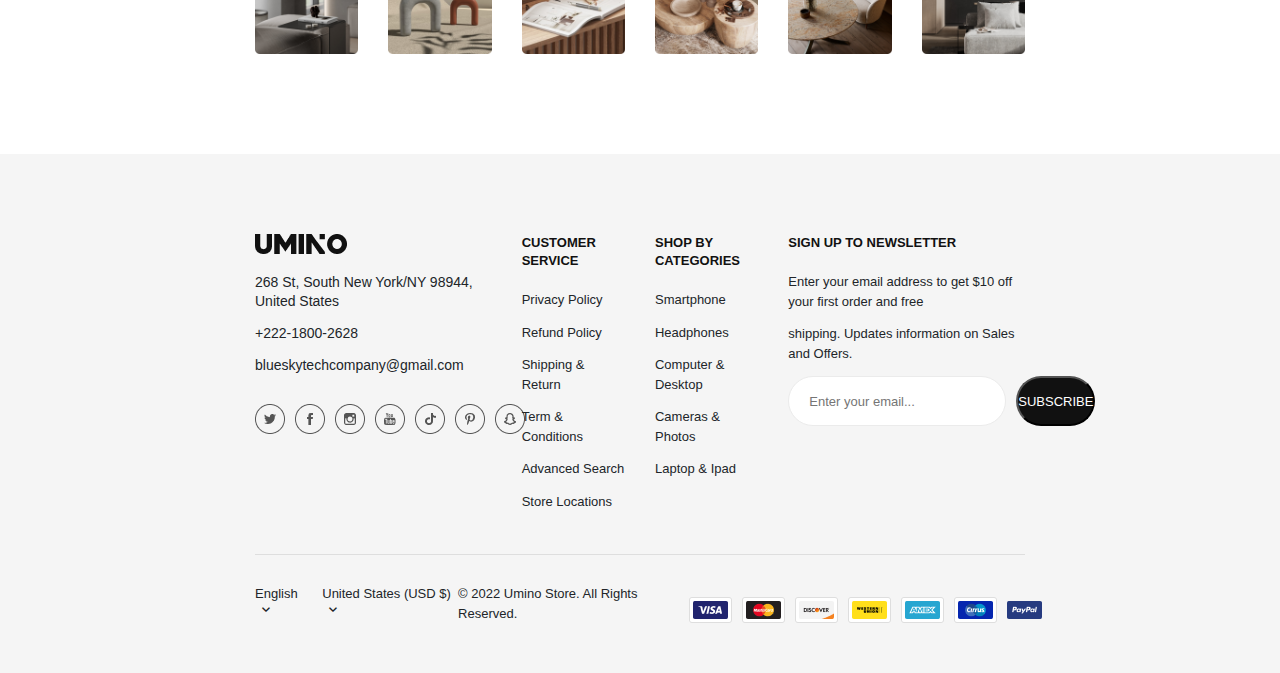
==== commit 12135c79: "final" ====
--- a/index.html
+++ b/index.html
@@ -1,24 +1,24 @@
 <!DOCTYPE html>
 <html lang="en">
   <head>
-    <meta charset="UTF-8" />
-    <meta http-equiv="X-UA-Compatible" content="IE=edge" />
-    <meta name="viewport" content="width=device-width, initial-scale=1.0" />
+    <meta charset="UTF-8" >
+    <meta http-equiv="X-UA-Compatible" content="IE=edge" >
+    <meta name="viewport" content="width=device-width, initial-scale=1.0" >
     <title>Umino Theme Test</title>
     <link
       href="https://fonts.cdnfonts.com/css/general-sans?styles=135312,135305,135308,135310,135313,135303"
       rel="stylesheet"
-    />
-
-    <link rel="stylesheet" href="assets/css/reset.css" />
-    <link rel="stylesheet" href="assets/css/base.css" />
-    <link rel="stylesheet" href="assets/css/style.css" />
+    >
+
+    <link rel="stylesheet" href="assets/css/reset.css" >
+    <link rel="stylesheet" href="assets/css/base.css" >
+    <link rel="stylesheet" href="assets/css/style.css" >
     <!-- Font awesome -->
     <link
       rel="stylesheet"
       href="https://cdnjs.cloudflare.com/ajax/libs/font-awesome/5.15.4/css/all.min.css
    "
-    />
+    >
 
     <!-- bootstrap  -->
     <link
@@ -26,12 +26,13 @@
       href="https://cdn.jsdelivr.net/npm/bootstrap@4.0.0/dist/css/bootstrap.min.css"
       integrity="sha384-Gn5384xqQ1aoWXA+058RXPxPg6fy4IWvTNh0E263XmFcJlSAwiGgFAW/dAiS6JXm"
       crossorigin="anonymous"
-    />
+    >
   </head>
   <body>
     <div class="wrapper">
       <!-- HEADER  -->
       <header class="">
+        <!-- top links  -->
         <div class="top-links d-flex justify-content-between container-main">
           <ul class="contact d-flex">
             <li class="phone">+222-1800-2628</li>
@@ -49,13 +50,14 @@
             </li>
           </ul>
         </div>
-        <!-- END TOP LINKS  -->
+        <!-- end top links  -->
+        <!-- main menu  -->
         <div class="core-menu">
           <div class="main-menu justify-content-between container-main">
             <nav class="navbar navbar-expand-lg navbar-light nav-custom">
               <a class="navbar-brand" href="#"
                 ><img src="/assets/images/Logo.png" alt=""
-              /></a>
+              ></a>
               <button
                 class="navbar-toggler"
                 type="button"
@@ -103,27 +105,27 @@
                   <li class="nav-item">
                     <a class="nav-link" href="#"
                       ><img src="assets/images/search.png" alt=""
-                    /></a>
+                    ></a>
                   </li>
                   <li class="nav-item">
                     <a class="nav-link" href="#"
                       ><img src="assets/images/user.png" alt=""
-                    /></a>
+                    ></a>
                   </li>
                   <li class="nav-item">
                     <a class="nav-link" href="#"
                       ><img src="assets/images/clock.png" alt=""
-                    /></a>
-                  </li>
-                  <li class="nav-item">
-                    <a class="nav-link" href="#"
-                      ><img src="assets/images/heart.png" alt="" />
+                    ></a>
+                  </li>
+                  <li class="nav-item">
+                    <a class="nav-link" href="#"
+                      ><img src="assets/images/heart.png" alt="" >
                       <span class="numberic">5</span></a
                     >
                   </li>
                   <li class="nav-item">
                     <a class="nav-link" href="#"
-                      ><img src="assets/images/cart.png" alt="" />
+                      ><img src="assets/images/cart.png" alt="" >
                       <span class="numberic">5</span></a
                     >
                   </li>
@@ -132,13 +134,13 @@
             </nav>
           </div>
         </div>
-
-        <!-- END MAIN MENU   -->
+        <!-- end main menu   -->
       </header>
       <!-- END HEADER  -->
 
       <!-- BODY  -->
       <div class="main-content">
+        <!-- banner  -->
         <div class="banner container-main">
           <div
             id="carouselExampleIndicators"
@@ -166,39 +168,51 @@
                   src="assets/images/banner.jpg"
                   class="d-block w-100"
                   alt="assets/images/banner.jpg"
-                />
-
-                <div class=" d-none d-md-block intro-banner">
-                  <h5 class="banner-info">Beautiful & Elegant</h5>
-                  <h1 class="banner-title">Premium Bedroom.</h1>
-                  <p class="banner-desc">Discount 50% On Products & Free Shipping.</p>
-                  <button>Shop now</button>
-                </div>
-              </div>
-              <div class="carousel-item">
-                <img
-                  src="assets/images/banner.jpg"
-                  class="d-block w-100"
-                  alt="assets/images/banner.jpg"
-                />
-                <div class="carousel-caption d-none d-md-block intro-banner">
-                  <h5>Beautiful & Elegant</h5>
-                  <h1>Premium Bedroom.</h1>
-                  <p>Discount 50% On Products & Free Shipping.</p>
-                  <button>Shop now</button>
-                </div>
-              </div>
-              <div class="carousel-item">
-                <img
-                  src="assets/images/banner.jpg"
-                  class="d-block w-100"
-                  alt="assets/images/banner.jpg"
-                />
-                <div class="carousel-caption d-none d-md-block intro-banner">
-                  <h5>Beautiful & Elegant</h5>
-                  <h1>Premium Bedroom.</h1>
-                  <p>Discount 50% On Products & Free Shipping.</p>
-                  <button>Shop now</button>
+                >
+                <div
+                  class="carousel-caption d-none d-md-block intro-banner promo-section"
+                >
+                  <p class="promo-section__subtitle">Beautiful & Elegant</p>
+                  <p class="promo-section__title">Premium Bedroom</p>
+                  <p class="promo-section__description">
+                    Discount 50% On Products & Free Shipping.
+                  </p>
+                  <button class="promo-section__button">Shop now</button>
+                </div>
+
+                <div class="carousel-item">
+                  <img
+                    src="assets/images/banner.jpg"
+                    class="d-block w-100"
+                    alt="assets/images/banner.jpg"
+                  >
+                  <div
+                    class="carousel-caption d-none d-md-block intro-banner promo-section"
+                  >
+                    <p class="promo-section__subtitle">Beautiful & Elegant</p>
+                    <p class="promo-section__title">Premium Bedroom</p>
+                    <p class="promo-section__description">
+                      Discount 50% On Products & Free Shipping.
+                    </p>
+                    <button class="promo-section__button">Shop now</button>
+                  </div>
+                </div>
+                <div class="carousel-item">
+                  <img
+                    src="assets/images/banner.jpg"
+                    class="d-block w-100"
+                    alt="assets/images/banner.jpg"
+                  >
+                  <div
+                    class="carousel-caption d-none d-md-block intro-banner promo-section"
+                  >
+                    <p class="promo-section__subtitle">Beautiful & Elegant</p>
+                    <p class="promo-section__title">Premium Bedroom</p>
+                    <p class="promo-section__description">
+                      Discount 50% On Products & Free Shipping.
+                    </p>
+                    <button class="promo-section__button">Shop now</button>
+                  </div>
                 </div>
               </div>
             </div>
@@ -229,6 +243,7 @@
           </div>
         </div>
         <!-- end banner  -->
+        <!-- top category  -->
         <div class="top-categories wrapper-body">
           <div class="main-title text-center">
             <h3 class="top-title">Top Categories</h3>
@@ -239,33 +254,48 @@
           <div class="main-content-cate">
             <ul class="list-cate row">
               <li class="cate-item col-md-2 col-6">
-                <img src="assets/images/cate1.png" alt="" />
+                <div class="d-flex justify-content-center">
+                  <img src="assets/images/cate1.png" alt="" >
+                </div>
+
                 <p>Living room</p>
               </li>
               <li class="cate-item col-md-2 col-6">
-                <img src="assets/images/cate2.png" alt="" />
+                <div class="d-flex justify-content-center">
+                  <img src="assets/images/cate2.png" alt="" >
+                </div>
                 <p>Special Bedroom</p>
               </li>
               <li class="cate-item col-md-2 col-6">
-                <img src="assets/images/cate3.png" alt="" />
+                <div class="d-flex justify-content-center">
+                  <img src="assets/images/cate3.png" alt="" >
+                </div>
                 <p>Dining & Kitchen</p>
               </li>
               <li class="cate-item col-md-2 col-6">
-                <img src="assets/images/cate4.png" alt="" />
+                <div class="d-flex justify-content-center">
+                  <img src="assets/images/cate4.png" alt="" >
+                </div>
                 <p>Home Accessories</p>
               </li>
               <li class="cate-item col-md-2 col-6">
-                <img src="assets/images/cate5.png" alt="" />
+                <div class="d-flex justify-content-center">
+                  <img src="assets/images/cate5.png" alt="" >
+                </div>
                 <p>Outdoor</p>
               </li>
               <li class="cate-item col-md-2 col-6">
-                <img src="assets/images/cate6.png" alt="" />
+                <div class="d-flex justify-content-center">
+                  <img src="assets/images/cate6.png" alt="" >
+                </div>
                 <p>Lighting & Decor</p>
               </li>
             </ul>
           </div>
         </div>
         <!-- end top categories    -->
+
+        <!-- top trending  -->
         <div class="top-trending">
           <div class="main-title text-center">
             <h3 class="top-title">Top Trending</h3>
@@ -276,235 +306,300 @@
           <div class="list-product">
             <ul class="row">
               <li class="col-md-3 col-12 product-item mb-4">
-                <a href=""
-                  ><img src="assets/images/product1.png" alt="" /></a
-                >
-                <a href="" class="title">Form Chair
-                  Brass Base</a>
-                <ul class="votes d-flex">
-                  <li><i class="fas fa-star"></i></i></li>
-                  <li><i class="fas fa-star"></i></i></li>
-                  <li><i class="fas fa-star"></i></i></li>
-                  <li><i class="fas fa-star"></i></i></li>
-                  <li><i class="fas fa-star"></i></i></li>
-                  
+                <a href=""><img src="assets/images/product1.png" alt="" ></a>
+                <a href="" class="title">Form Chair Brass Base</a>
+                <ul class="votes d-flex">
+                  <li><i class="fas fa-star"></i></li>
+                  <li><i class="fas fa-star"></i></li>
+                  <li><i class="fas fa-star"></i></li>
+                  <li><i class="fas fa-star"></i></li>
+                  <li><i class="fas fa-star"></i></li>
                 </ul>
                 <p class="price">$569.00</p>
               </li>
               <li class="col-md-3 col-12 product-item mb-4">
                 <a href="" class="img">
-                  <img src="assets/images/product2.png" alt="" /><span class="sale-50">50%</span>
+                  <img src="assets/images/product2.png" alt="" ><span
+                    class="sale-50"
+                    >50%</span
+                  >
                   <span class="pre-order">Pre Order</span></a
                 >
                 <a href="" class="title">Vase Echasse Large</a>
                 <ul class="votes d-flex">
-                  <li><i class="fas fa-star"></i></i></li>
-                  <li><i class="fas fa-star"></i></i></li>
-                  <li><i class="fas fa-star"></i></i></li>
-                  <li><i class="fas fa-star"></i></i></li>
-                  <li><i class="fas fa-star"></i></i></li>
-                  
-                </ul>
-                <p class="price new-price">$569.00 <span class="old-price">$156.00 </span></p>
-              </li>
-              <li class="col-md-3 col-12 product-item mb-4">
-                <a href=""
-                  ><img src="assets/images/product3.png" alt="" /></a
-                >
+                  <li><i class="fas fa-star"></i></li>
+                  <li><i class="fas fa-star"></i></li>
+                  <li><i class="fas fa-star"></i></li>
+                  <li><i class="fas fa-star"></i></li>
+                  <li><i class="fas fa-star"></i></li>
+                </ul>
+                <p class="price new-price">
+                  $569.00 <span class="old-price">$156.00 </span>
+                </p>
+              </li>
+              <li class="col-md-3 col-12 product-item mb-4">
+                <a href=""><img src="assets/images/product3.png" alt="" ></a>
                 <a href="" class="title">Form Chair Brass Base</a>
                 <ul class="votes d-flex">
-                  <li><i class="fas fa-star"></i></i></li>
-                  <li><i class="fas fa-star"></i></i></li>
-                  <li><i class="fas fa-star"></i></i></li>
-                  <li><i class="fas fa-star"></i></i></li>
-                  <li><i class="fas fa-star"></i></i></li>
-                  
+                  <li><i class="fas fa-star"></i></li>
+                  <li><i class="fas fa-star"></i></li>
+                  <li><i class="fas fa-star"></i></li>
+                  <li><i class="fas fa-star"></i></li>
+                  <li><i class="fas fa-star"></i></li>
                 </ul>
                 <p class="price">$569.00</p>
               </li>
               <li class="col-md-3 col-12 product-item mb-4">
-                <a href=""
-                  ><img src="assets/images/product4.png" alt="" /></a
-                >
+                <a href=""><img src="assets/images/product4.png" alt="" ></a>
                 <a href="" class="title">Bottle Grinder Of Pepper</a>
                 <ul class="votes d-flex">
-                  <li><i class="fas fa-star"></i></i></li>
-                  <li><i class="fas fa-star"></i></i></li>
-                  <li><i class="fas fa-star"></i></i></li>
-                  <li><i class="fas fa-star"></i></i></li>
-                  <li><i class="fas fa-star"></i></i></li>
-                  
+                  <li><i class="fas fa-star"></i></li>
+                  <li><i class="fas fa-star"></i></li>
+                  <li><i class="fas fa-star"></i></li>
+                  <li><i class="fas fa-star"></i></li>
+                  <li><i class="fas fa-star"></i></li>
                 </ul>
                 <p class="price">$569.00</p>
               </li>
               <li class="col-md-3 col-12 product-item mb-4">
-                <a href=""
-                  ><img src="assets/images/product5.png" alt="" /></a
-                >
+                <a href=""><img src="assets/images/product5.png" alt="" ></a>
                 <a href="" class="title">Form Bar Stool Oak Base</a>
                 <ul class="votes d-flex">
-                  <li><i class="fas fa-star"></i></i></li>
-                  <li><i class="fas fa-star"></i></i></li>
-                  <li><i class="fas fa-star"></i></i></li>
-                  <li><i class="fas fa-star"></i></i></li>
-                  <li><i class="fas fa-star"></i></i></li>
-                  
+                  <li><i class="fas fa-star"></i></li>
+                  <li><i class="fas fa-star"></i></li>
+                  <li><i class="fas fa-star"></i></li>
+                  <li><i class="fas fa-star"></i></li>
+                  <li><i class="fas fa-star"></i></li>
                 </ul>
                 <p class="price">$569.00</p>
               </li>
               <li class="col-md-3 col-12 product-item mb-4">
-                <a href=""
-                  ><img src="assets/images/product6.png" alt="" /></a
-                >
+                <a href=""><img src="assets/images/product6.png" alt="" ></a>
                 <a href="" class="title">Table Lamp 15x29cm</a>
                 <ul class="votes d-flex">
-                  <li><i class="fas fa-star"></i></i></li>
-                  <li><i class="fas fa-star"></i></i></li>
-                  <li><i class="fas fa-star"></i></i></li>
-                  <li><i class="fas fa-star"></i></i></li>
-                  <li><i class="fas fa-star"></i></i></li>
-                  
+                  <li><i class="fas fa-star"></i></li>
+                  <li><i class="fas fa-star"></i></li>
+                  <li><i class="fas fa-star"></i></li>
+                  <li><i class="fas fa-star"></i></li>
+                  <li><i class="fas fa-star"></i></li>
                 </ul>
                 <p class="price">$569.00</p>
               </li>
               <li class="col-md-3 col-12 product-item mb-4">
-                <a href=""
-                  ><img src="assets/images/product7.png" alt="" /></a
-                >
+                <a href=""><img src="assets/images/product7.png" alt="" ></a>
                 <a href="" class="title">Carrie Table Lamp</a>
                 <ul class="votes d-flex">
-                  <li><i class="fas fa-star"></i></i></li>
-                  <li><i class="fas fa-star"></i></i></li>
-                  <li><i class="fas fa-star"></i></i></li>
-                  <li><i class="fas fa-star"></i></i></li>
-                  <li><i class="fas fa-star"></i></i></li>
-                  
+                  <li><i class="fas fa-star"></i></li>
+                  <li><i class="fas fa-star"></i></li>
+                  <li><i class="fas fa-star"></i></li>
+                  <li><i class="fas fa-star"></i></li>
+                  <li><i class="fas fa-star"></i></li>
                 </ul>
                 <p class="price">$569.00</p>
               </li>
               <li class="col-md-3 col-12 product-item mb-4">
                 <a href="" class="img"
-                  ><img src="assets/images/product8.png" alt="" /><span class="sale-50">50%</span>
+                  ><img src="assets/images/product8.png" alt="" ><span
+                    class="sale-50"
+                    >50%</span
+                  >
                   <span class="pre-order">Pre Order</span></a
                 >
                 <a href="" class="title">Form Armchair Black</a>
                 <ul class="votes d-flex">
-                  <li><i class="fas fa-star"></i></i></li>
-                  <li><i class="fas fa-star"></i></i></li>
-                  <li><i class="fas fa-star"></i></i></li>
-                  <li><i class="fas fa-star"></i></i></li>
-                  <li><i class="fas fa-star"></i></i></li>
-                  
-                </ul>
-                <p class="price new-price">$569.00 <span class="old-price">$156.00 </span></p>
-              </li>
-              
+                  <li><i class="fas fa-star"></i></li>
+                  <li><i class="fas fa-star"></i></li>
+                  <li><i class="fas fa-star"></i></li>
+                  <li><i class="fas fa-star"></i></li>
+                  <li><i class="fas fa-star"></i></li>
+                </ul>
+                <p class="price new-price">
+                  $569.00 <span class="old-price">$156.00 </span>
+                </p>
+              </li>
             </ul>
             <div class="text-center">
-              <button class=" text-center load-more">Load More</button>
+              <button class="text-center load-more">Load More</button>
             </div>
-          
           </div>
         </div>
         <!-- end top trending  -->
+
+        <!-- banner 2  -->
         <div class="banner2 container-main">
-          <img src="assets/images/banner2.png" alt="">
+          <img src="assets/images/banner2.png" alt="" >
           <div class="banner2-info">
             <span class="limited">LIMITED EDITION</span>
             <h3 class="banner2-title">Unique Style</h3>
-            <p class="banner2-desc">The watch is carefully designed with quality materials, such as the domed sapphire crystal, and the meticulous level of detail - from the dial to the delicate gold hour markers.</p>
+            <p class="banner2-desc">
+              The watch is carefully designed with quality materials, such as
+              the domed sapphire crystal, and the meticulous level of detail -
+              from the dial to the delicate gold hour markers.
+            </p>
             <button class="banner2-discover">Discover Now</button>
           </div>
         </div>
         <!-- end banner 2  -->
+
+        <!-- infomation  -->
         <div class="infomation">
-         <ul class="row">
-          <li class="col-md-4 text-center">
-            <img src="assets/icons/freeship.png" alt="" class="d-inline-block">
-            <p class="infomation-title">Free Shipping</p>
-            <p class="infomation-desc">Get complimentary ground shipping on every order.
-              Don't love it? Send it back, on us.</p>
-          </li>
-          <li class="col-md-4 text-center">
-            <img src="assets/icons/freereturn.png" alt="" class="d-inline-block">
-            <p class="infomation-title">Free Returns</p>
-            <p class="infomation-desc">Free returns within 10 days, please make sure the 
-              items are in undamaged condition.</p>
-          </li>
-          <li class="col-md-4 text-center">
-            <img src="assets/icons/support.png" alt="" class="d-inline-block">
-            <p class="infomation-title">Support Online</p>
-            <p class="infomation-desc">We support customers 24/7, send questions we will 
-              solve for you immediately.</p>
-          </li>
-         </ul>
+          <ul class="row">
+            <li class="col-md-4 text-center">
+              <img
+                src="assets/icons/freeship.png"
+                alt=""
+                class="d-inline-block"
+              >
+              <p class="infomation-title">Free Shipping</p>
+              <p class="infomation-desc">
+                Get complimentary ground shipping on every order. Don't love it?
+                Send it back, on us.
+              </p>
+            </li>
+            <li class="col-md-4 text-center">
+              <img
+                src="assets/icons/freereturn.png"
+                alt=""
+                class="d-inline-block"
+              >
+              <p class="infomation-title">Free Returns</p>
+              <p class="infomation-desc">
+                Free returns within 10 days, please make sure the items are in
+                undamaged condition.
+              </p>
+            </li>
+            <li class="col-md-4 text-center">
+              <img
+                src="assets/icons/support.png"
+                alt=""
+                class="d-inline-block"
+              >
+              <p class="infomation-title">Support Online</p>
+              <p class="infomation-desc">
+                We support customers 24/7, send questions we will solve for you
+                immediately.
+              </p>
+            </li>
+          </ul>
         </div>
         <!-- end information     -->
+
+        <!-- follow-us  -->
         <div class="follow-us">
           <div class="main-title text-center">
             <h3 class="top-title">Follow Us</h3>
             <p class="desc-title">
-              Inspire and let yourself be inspired, from one unique fashion to another.
+              Inspire and let yourself be inspired, from one unique fashion to
+              another.
             </p>
           </div>
           <ul class="row list-post">
             <li class="col-md-2">
-              <a href=""><img src="assets/images/post1.png" alt=""></a>
+              <a href=""><img src="assets/images/post1.png" alt="" ></a>
             </li>
             <li class="col-md-2">
-              <a href=""><img src="assets/images/post2.png" alt=""></a>
+              <a href=""><img src="assets/images/post2.png" alt="" ></a>
             </li>
             <li class="col-md-2">
-              <a href=""><img src="assets/images/post3.png" alt=""></a>
+              <a href=""><img src="assets/images/post3.png" alt="" ></a>
             </li>
             <li class="col-md-2">
-              <a href=""><img src="assets/images/post4.png" alt=""></a>
+              <a href=""><img src="assets/images/post4.png" alt="" ></a>
             </li>
             <li class="col-md-2">
-              <a href=""><img src="assets/images/post5.png" alt=""></a>
+              <a href=""><img src="assets/images/post5.png" alt="" ></a>
             </li>
             <li class="col-md-2">
-              <a href=""><img src="assets/images/post6.png" alt=""></a>
+              <a href=""><img src="assets/images/post6.png" alt="" ></a>
             </li>
           </ul>
         </div>
+        <!-- end follow-us  -->
       </div>
       <!-- END BODY  -->
       <!-- FOOTER  -->
-      <footer class="footer">
-        <div class="row"> 
-          <div class="col-md-4 about-us">
-          <a href=""><img src="assets/images/Logo.png" alt=""></a>
-          <p>268 St, South New York/NY 98944, United States
-            +222-1800-2628
-            blueskytechcompany@gmail.com</p>
-            <ul class="row">
-              <li class="col-1"><a href=""><img src="assets/icons/facebook.png" alt=""></a></li>
-              <li class="col-1"><a href=""><img src="assets/icons/facebook.png" alt=""></a></li>
-              <li class="col-1"><a href=""><img src="assets/icons/facebook.png" alt=""></a></li>
-              <li class="col-1"><a href=""><img src="assets/icons/facebook.png" alt=""></a></li>
-              <li class="col-1"><a href=""><img src="assets/icons/facebook.png" alt=""></a></li>
-              <li class="col-1"><a href=""><img src="assets/icons/facebook.png" alt=""></a></li>
-              <li class="col-1"><a href=""><img src="assets/icons/facebook.png" alt=""></a></li>
-            </ul>
-        </div>
-        <div class="col-md-2 service">
-          <div class="top-content">Customer Service</div>
-          <div class="body-content">
-            <ul>
-              <li>Privacy Policy</li>
-            <li> Refund Policy</li>
-            <li>  Shipping & Return</li>
-            <li>  Term & Conditions</li>
-            <li>  Advanced Search</li>
-            <li>  Store Locations</li>
-            <li></li>
-            </ul>
-          </div>
-        </div>
-        <div class="col-md-2 categories"></div>
-        <div class="col-md-4 new-letter"></div></div>
-       
+      <footer class="c-footer">
+        <div class="wrapper-footer">
+          <section class="top-footer">
+            <div class="row">
+              <div class="about-us col-md-4 col-sm-6">
+                <img src="assets/images/Logo.png" alt="logo" >
+                <div class="info-company">
+                  <p>268 St, South New York/NY 98944, United States</p>
+                  <p>+222-1800-2628</p>
+                  <p>blueskytechcompany@gmail.com</p>
+                </div>
+                <div class="group-networks">
+                  <img src="assets/icons/twiter.png" alt="network1" >
+                  <img src="assets/icons/facebook.png" alt="network1" >
+                  <img src="assets/icons/intagram.png" alt="network1" >
+                  <img src="assets/icons/youtube.png" alt="network1" >
+                  <img src="assets/icons/tiktok.png" alt="network1" >
+                  <img src="assets/icons/printest.png" alt="network1" >
+                  <img src="assets/icons/snapchat.png" alt="network1" >
+                </div>
+              </div>
+              <div class="services col-md-2 col-sm-6">
+                <h5 class="title">Customer Service</h5>
+                <p>Privacy Policy</p>
+                <p>Refund Policy</p>
+                <p>Shipping & Return</p>
+                <p>Term & Conditions</p>
+                <p>Advanced Search</p>
+                <p>Store Locations</p>
+              </div>
+              <div class="categories col-md-2 col-sm-6">
+                <h5 class="title">Shop By Categories</h5>
+                <p>Smartphone</p>
+                <p>Headphones</p>
+                <p>Computer & Desktop</p>
+                <p>Cameras & Photos</p>
+                <p>Laptop & Ipad</p>
+              </div>
+              <div class="new-letters col-md-4 col-sm-6">
+                <h5 class="title">Sign Up to Newsletter</h5>
+                <p>
+                  Enter your email address to get $10 off your first order and
+                  free
+                </p>
+                <p>shipping. Updates information on Sales and Offers.</p>
+                <div class="subcribe">
+                  <input placeholder="Enter your email..." >
+                  <button>Subscribe</button>
+                </div>
+              </div>
+            </div>
+          </section>
+          <section class="bot-footer">
+            <div class="wrap-border">
+              <div class="border-footer"></div>
+            </div>
+            <div class="copy-right">
+              <div class="d-flex justify-content-between">
+                <h6 class="mr-3 eng">
+                  English<i class="fas fa-chevron-down icon ml-2"></i>
+                </h6>
+                <h6 class="us">
+                  United States (USD $)<i
+                    class="fas fa-chevron-down icon ml-2"
+                  ></i>
+                </h6>
+              </div>
+              <div class="y2022">
+                <span>&copy; 2022 Umino Store. All Rights Reserved.</span>
+              </div>
+              <div class="payment">
+                <img src="assets/images/1.png" alt="network1" >
+                <img src="assets/images/2.png" alt="network1" >
+                <img src="assets/images/3.png" alt="network1" >
+                <img src="assets/images/4.png" alt="network1" >
+                <img src="assets/images/5.png" alt="network1" >
+                <img src="assets/images/6.png" alt="network1" >
+                <img src="assets/images/7.png" alt="network1" >
+              </div>
+            </div>
+          </section>
+        </div>
       </footer>
       <!-- END FOOTER   -->
     </div>
--- a/assets/css/base.css
+++ b/assets/css/base.css
@@ -1,10 +1,26 @@
 :root {
+    /* Color */
     --text-main: #111111;
     --text-desc: #555555;
     --text-discount: #8D979E;
     --text-new-price: #9C6D3A;
+    --color-white: #fff;
+    --color-black: #111;
+    --color-bg-2: #F5F5F5;
 
+    /* border */
+    --border-radius-1: 30px;
+    --border-radius-2: 300px;
+
+    /* background */
+
+    /* font weight */
+    --fw-500: 500;
+    --fw-600: 600;
+    --fw-700: 700;
 }
+
+
 
 html,
 body {
@@ -24,4 +40,4 @@
     max-width: 1860px;
     margin-left: 30px;
     margin-right: 30px;
-}
+}--- a/assets/css/style.css
+++ b/assets/css/style.css
@@ -1,3 +1,4 @@
+/* top links   */
 .top-links {
     padding: 11px 0px;
     max-height: 41px;
@@ -5,8 +6,7 @@
 
 ul.contact {
     color: var(--text-main);
-    /* padding: 11px 0px; */
-    font-weight: 500;
+    font-weight: var(--fw-500);
 }
 
 ul.contact>li.email {
@@ -17,22 +17,24 @@
 
 .sign-up span {
     color: var(--text-desc);
-    font-weight: 500;
+    font-weight: var(--fw-700);
     text-decoration: underline;
-    font-weight: 500;
+
 }
 
 .languages {
-    /* padding: 11px 0px; */
-    font-weight: 500;
+    font-weight: var(--fw-500);
     gap: 25px;
 }
 
 ul.languages li .icon {
-    font-size: 12px;
+    font-size: 9px;
     margin-left: 8px;
 }
 
+/* end top links  */
+
+/* main-menu  */
 nav.nav-custom {
     margin: 0px;
     padding: 0px;
@@ -45,8 +47,6 @@
 
 .main-menu {
     padding: 21px 0px;
-
-    /* max-width: 540px; */
 }
 
 .ul-main-menu>li {
@@ -55,7 +55,7 @@
 
 .ul-main-menu>li>a {
     font-size: 13px;
-    font-weight: 600;
+    font-weight: var(--fw-600);
     text-transform: uppercase;
     color: var(--text-main) !important;
 
@@ -63,6 +63,7 @@
 
 .ul-main-menu>li>a>i.icon {
     margin-left: 5px;
+    font-size: 10px;
 }
 
 ul.list-action {
@@ -76,16 +77,19 @@
 
 ul.list-action li a .numberic {
     position: absolute;
-    right: -27%;
     background: #9C6D3A;
     width: 20px;
     height: 19px;
     border-radius: 50%;
     text-align: center;
-    top: -7%;
+    top: 0%;
     color: white;
-}
-
+    left: 52%;
+}
+
+/* end main menu  */
+
+/* banner  */
 .banner {
     margin-top: 31px;
 }
@@ -101,30 +105,60 @@
 
 }
 
-.intro-banner {
-    margin: 256px 530px;
-    max-width: 800px;
-    position: absolute;
-    top: 10%;
-    right: 10%;
-}
-
-.intro-banner .banner-info {
-    font-weight: 600;
+.promo-section {
+    top: 25%;
+}
+
+.promo-section__subtitle {
+    font-weight: var(--fw-600);
     font-size: 13px;
-    line-height: 18px;
     letter-spacing: 0.1em;
     text-transform: uppercase;
-    color: #FFFFFF;
-}
-
-
+    color: var(--color-white);
+}
+
+.promo-section__title {
+    font-weight: var(--fw-600);
+    font-size: 90px;
+    line-height: 122px;
+    color: var(--color-white);
+    margin-bottom: 20px;
+}
+
+.promo-section__description {
+    font-weight: var(--fw-500);
+    font-size: 16px;
+    color: var(--color-white);
+    margin-bottom: 50px;
+}
+
+.promo-section__button {
+    border-radius: var(--border-radius-1);
+    width: 180px;
+    height: 55px;
+    background: var(--color-white);
+    margin: 0 auto;
+    font-weight: var(--fw-600);
+    text-transform: uppercase;
+    color: var(--color-black);
+    font-size: 13px;
+}
+
+.carousel-indicators>li {
+    width: 10px !important;
+    height: 10px !important;
+    border-radius: 999px;
+}
+
+/* end banner  */
+
+/* top-categories  */
 .top-categories {
     margin: 100px 0px;
 }
 
 .top-title {
-    font-weight: 500;
+    font-weight: var(--fw-500);
     font-size: 36px;
     line-height: 49px;
     color: var(--text-main);
@@ -132,7 +166,7 @@
 }
 
 .desc-title {
-    font-weight: 500;
+    font-weight: var(--fw-500);
     font-size: 14px;
     line-height: 19px;
     color: var(--text-desc);
@@ -146,13 +180,16 @@
 
 .list-cate .cate-item>p {
     text-align: center;
-    font-weight: 500;
+    font-weight: var(--fw-500);
     font-size: 16px;
     line-height: 22px;
     color: var(--text-main);
     margin: 15px 0px;
 }
 
+/* end top-categories  */
+
+/* top trending   */
 .list-product {
     margin-left: 255px;
     margin-right: 255px;
@@ -164,7 +201,7 @@
     display: block;
     margin-bottom: 6px;
     color: var(--text-main);
-    font-weight: 500;
+    font-weight: var(--fw-500);
     font-size: 14px;
     line-height: 20px;
 }
@@ -177,7 +214,7 @@
 }
 
 .list-product .product-item .price {
-    font-weight: 500;
+    font-weight: var(--fw-500);
     font-size: 18px;
     line-height: 24px;
     color: #111111;
@@ -239,6 +276,9 @@
     background-color: transparent;
 }
 
+/* end top trending  */
+
+/* banner 2  */
 .banner2 {
     margin-top: 100px;
     margin-bottom: 100px;
@@ -250,17 +290,15 @@
     border-radius: 20px;
     padding: 50px;
     position: absolute;
-    width: 560px;
-    height: 372px;
-    left: 1075px;
-    top: 164px;
-    right: 225px;
-    bottom: 164px;
+    max-width: 560px;
+    max-height: 372px;
+    top: 15%;
+    right: 11%;
     text-align: center;
 }
 
 .banner2 .banner2-info .limited {
-    font-weight: 500;
+    font-weight: var(--fw-500);
     font-size: 12px;
     line-height: 16px;
     text-transform: uppercase;
@@ -269,7 +307,7 @@
 }
 
 .banner2-title {
-    font-weight: 500;
+    font-weight: var(--fw-500);
     font-size: 40px;
     line-height: 54px;
     text-transform: capitalize;
@@ -289,11 +327,14 @@
     border-radius: 30px;
     padding: 17px 52px;
     color: #FFFFFF;
-    font-weight: 600;
+    font-weight: var(--fw-600);
     font-size: 12px;
     line-height: 16px;
 }
 
+/* end banner2  */
+
+/* infomation */
 .infomation {
     padding-bottom: 80px;
     margin-left: 350px;
@@ -305,7 +346,7 @@
 
 .infomation-title {
     color: #111111;
-    font-weight: 500;
+    font-weight: var(--fw-500);
     font-size: 16px;
     line-height: 22px;
     margin-top: 10px;
@@ -318,6 +359,9 @@
     color: #555555;
 }
 
+/* end infomation */
+
+/* follow-us */
 .follow-us {
     margin-left: 255px;
     margin-right: 255px;
@@ -327,9 +371,124 @@
     margin-top: 40px;
 }
 
-.footer {
-    padding-left: 255px;
-    padding-right: 255px;
-    padding-top: 106px;
-    background: #F5F5F5;
-}+/* end follow-us  */
+
+/* footer */
+.c-footer {
+    margin-top: 100px;
+    max-height: 535px;
+    padding-top: 80px;
+    padding-bottom: 50px;
+    background-color: var(--color-bg-2);
+}
+
+.wrapper-footer {
+    margin: 0 255px;
+}
+
+
+.wrapper-footer .title {
+    font-weight: var(--fw-700);
+    font-size: 13px;
+    line-height: 18px;
+    text-transform: uppercase;
+    color: var(--color-black);
+    margin-bottom: 20px;
+}
+
+.wrapper-footer .top-footer .info-company {
+
+    font-size: 14px;
+    line-height: 19px;
+    margin-top: 19px;
+    margin-bottom: 29px;
+}
+
+.wrapper-footer .top-footer .group-networks {
+    display: flex;
+}
+
+.wrapper-footer .top-footer .group-networks>img {
+    margin-right: 10px;
+}
+
+
+.wrapper-footer .top-footer .subcribe {
+    display: flex;
+    flex-direction: row;
+    align-items: flex-start;
+    padding: 0px;
+    gap: 10px;
+}
+
+.wrapper-footer .top-footer .subcribe>input {
+    display: flex;
+    align-items: center;
+    padding: 10px 20px;
+    border-radius: var(--border-radius-1);
+    width: 290px;
+    height: 50px;
+    border: 1px solid #EBEBEB;
+    background: var(--color-white);
+}
+
+.wrapper-footer .top-footer .subcribe>input::placeholder {}
+
+.wrapper-footer .top-footer .subcribe>button {
+    border-radius: var(--border-radius-1);
+    background: var(--color-black);
+    color: var(--color-white);
+    text-transform: uppercase;
+    width: 150px;
+    height: 50px;
+}
+
+.wrapper-footer .top-footer .group-networks>img {
+    width: 30px;
+    height: 30px;
+}
+
+.wrapper-footer .bot-footer {
+    margin-top: 30px;
+}
+
+.wrapper-footer .bot-footer .copy-right {
+    display: flex;
+    justify-content: space-between;
+    align-items: flex-end;
+}
+
+.wrapper-footer .bot-footer .copy-right .eng,
+.us {
+    font-weight: 400;
+}
+
+.wrapper-footer .bot-footer .copy-right .eng .icon,
+.us .icon {
+    font-size: 9px;
+}
+
+.wrapper-footer .bot-footer .copy-right .y2020 {
+    display: flex;
+    align-items: center;
+}
+
+.wrapper-footer .bot-footer .payment {
+    display: flex;
+    align-items: center;
+    gap: 10px;
+}
+
+.border-footer {
+    position: absolute;
+    width: 100%;
+    height: 1px;
+    background: #DEDEDE;
+}
+
+.wrap-border {
+    position: relative;
+    padding-bottom: 30px;
+}
+
+/* end footer  */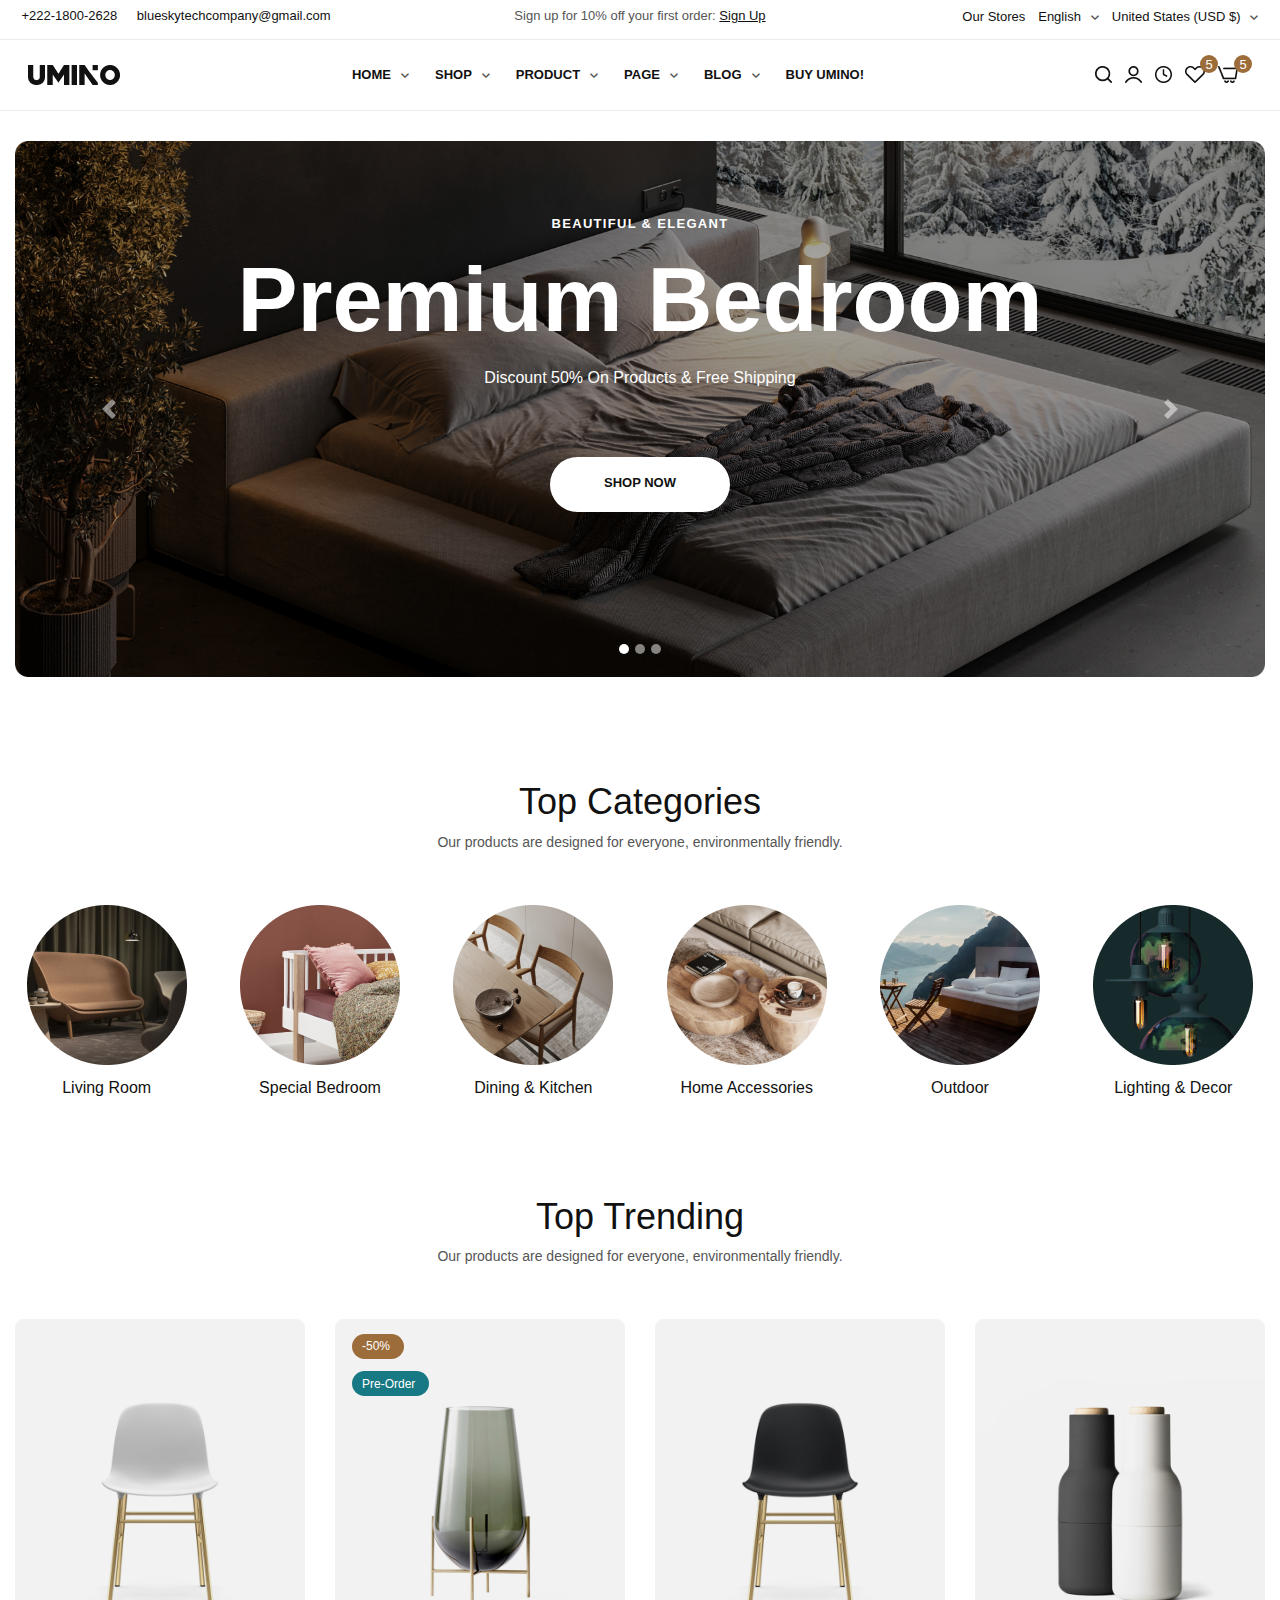
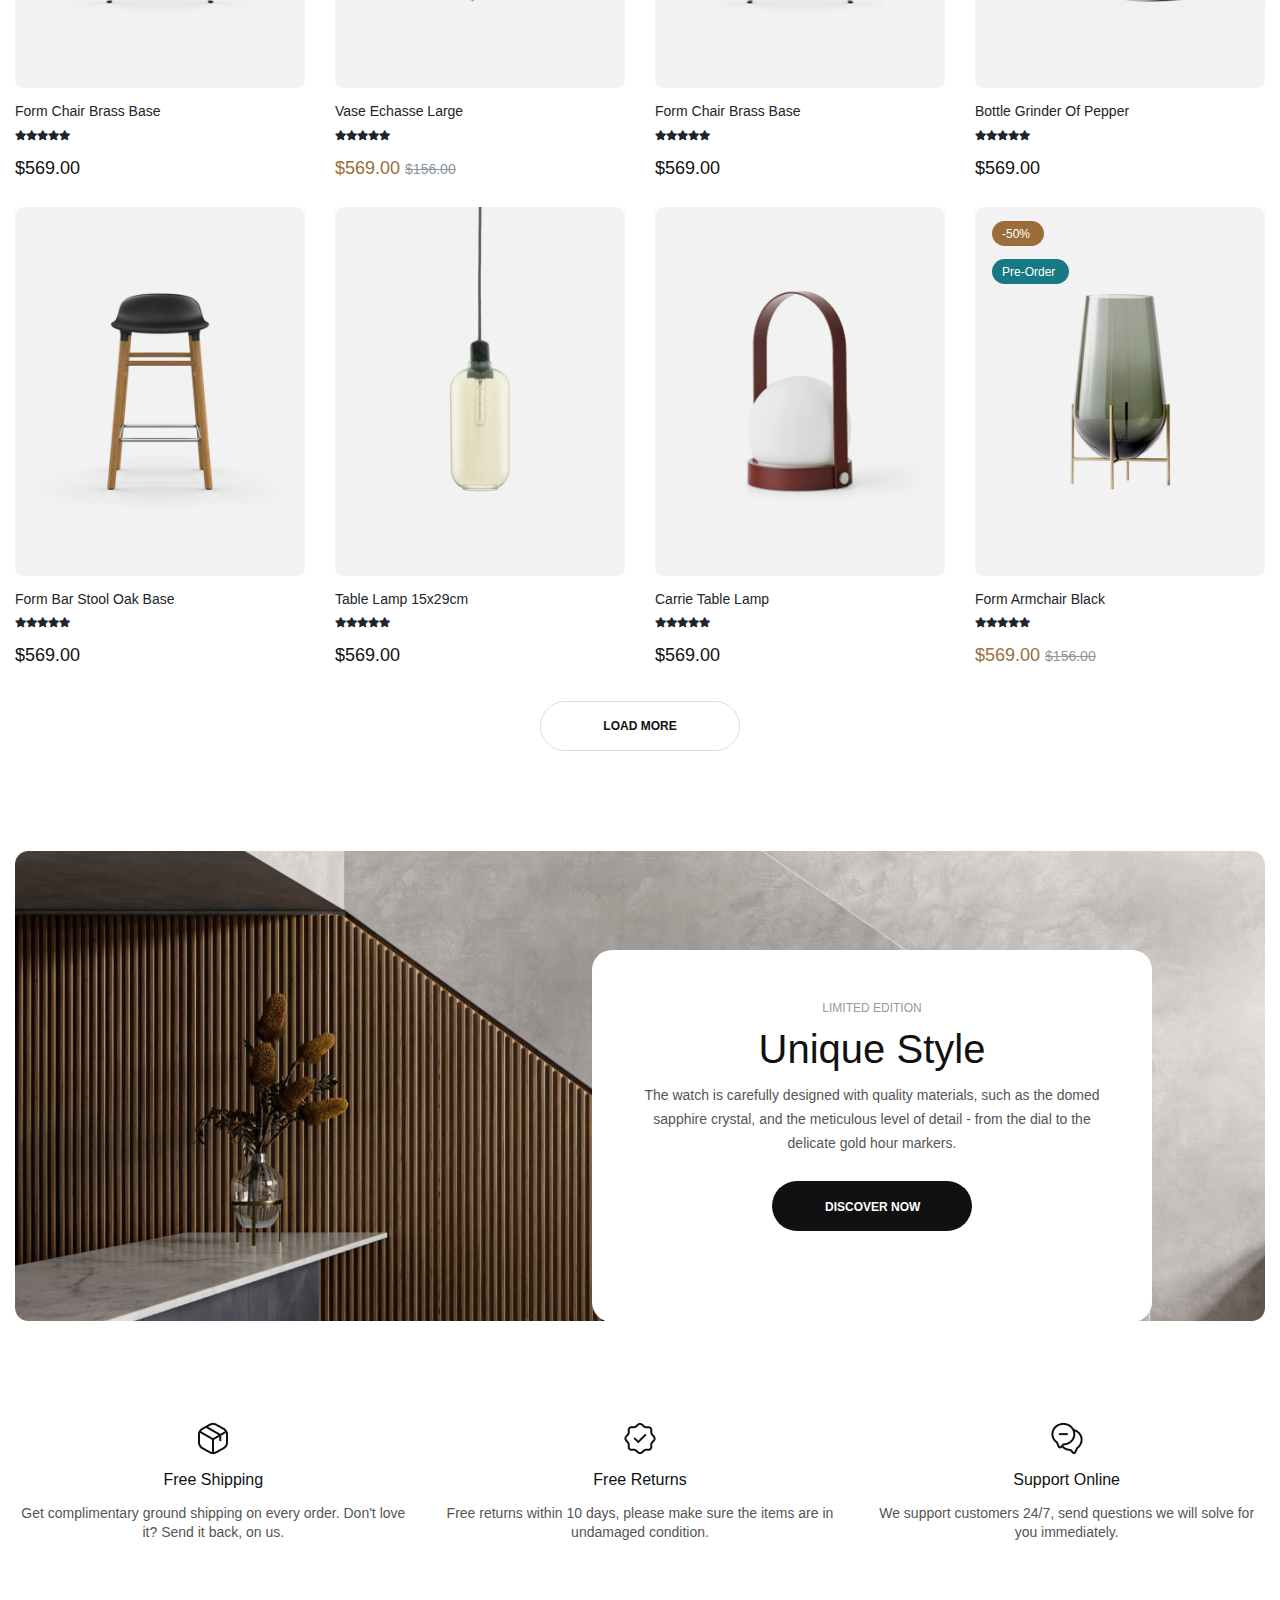
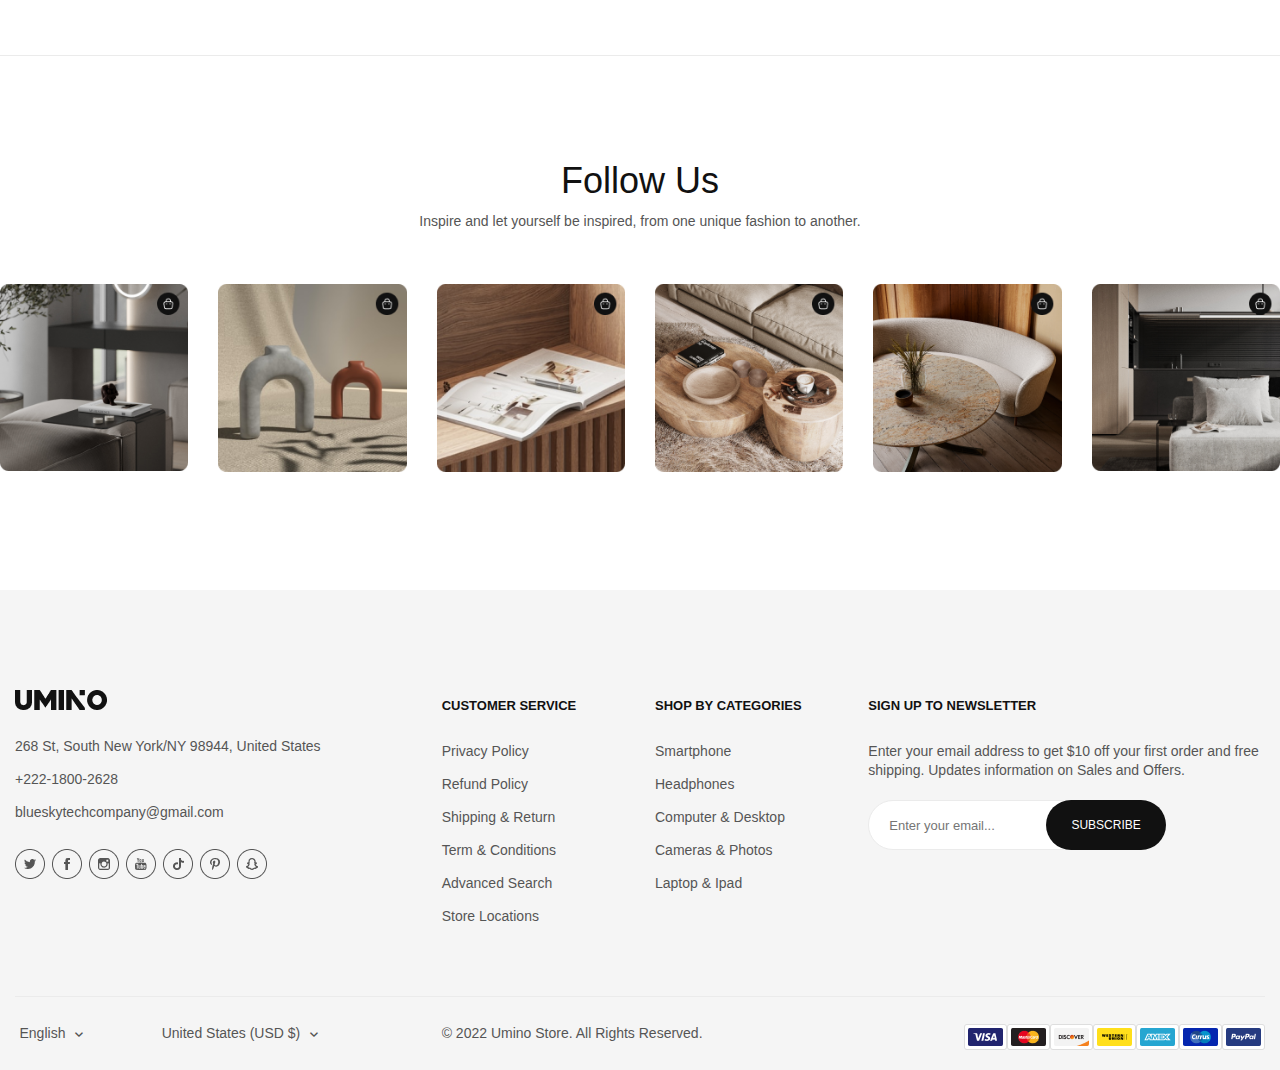
==== commit a06df2c0: "responsive" ====
--- a/index.html
+++ b/index.html
@@ -9,10 +9,6 @@
       href="https://fonts.cdnfonts.com/css/general-sans?styles=135312,135305,135308,135310,135313,135303"
       rel="stylesheet"
     >
-
-    <link rel="stylesheet" href="assets/css/reset.css" >
-    <link rel="stylesheet" href="assets/css/base.css" >
-    <link rel="stylesheet" href="assets/css/style.css" >
     <!-- Font awesome -->
     <link
       rel="stylesheet"
@@ -20,128 +16,149 @@
    "
     >
 
-    <!-- bootstrap  -->
+    <!-- css bootstrap  -->
     <link
       rel="stylesheet"
       href="https://cdn.jsdelivr.net/npm/bootstrap@4.0.0/dist/css/bootstrap.min.css"
-      integrity="sha384-Gn5384xqQ1aoWXA+058RXPxPg6fy4IWvTNh0E263XmFcJlSAwiGgFAW/dAiS6JXm"
-      crossorigin="anonymous"
     >
+    <!-- css main  -->
+    <link rel="stylesheet" href="assets/css/reset.css" >
+    <link rel="stylesheet" href="assets/css/base.css" >
+    <link rel="stylesheet" href="assets/css/style.css" >
+    <link rel="stylesheet" href="assets/css/responsive.css" >
   </head>
   <body>
     <div class="wrapper">
-      <!-- HEADER  -->
-      <header class="">
-        <!-- top links  -->
-        <div class="top-links d-flex justify-content-between container-main">
-          <ul class="contact d-flex">
-            <li class="phone">+222-1800-2628</li>
-            <li class="email">blueskytechcompany@gmail.com</li>
-          </ul>
-          <div class="sign-up">
-            <p>Sign up for 10% off your first order: <span>Sign Up</span></p>
-          </div>
+      <div class="top-links pt-2 d-none d-lg-block border-gray">
+        <div class="container">
+          <div class="row">
+            <div class="col-md-4">
+              <ul class="row top-links-info ml-2">
+                <li class="col-xs-6 pr-4">+222-1800-2628</li>
+                <li class="col-xs-6">blueskytechcompany@gmail.com</li>
+              </ul>
+            </div>
+            <div class="col-md-4 d-flex justify-content-center">
+              <p>
+                Sign up for 10% off your first order: <a href="">Sign Up</a>
+              </p>
+            </div>
+            <div class="col-md-4">
+              <ul
+                class="row top-links-languages d-flex justify-content-end mr-2"
+              >
+                <li class="col-xs-4"><a href="">Our Stores</a></li>
+                <li class="col-xs-4 pl-3">
+                  <a href=""
+                    >English<i class="fas fa-chevron-down icon-down"></i>
+                  </a>
+                </li>
+                <li class="col-xs-4 pl-3">
+                  <a href=""
+                    >United States (USD $)<i
+                      class="fas fa-chevron-down icon-down"
+                    ></i
+                  ></a>
+                </li>
+              </ul>
+            </div>
+          </div>
+        </div>
+      </div>
+      <!-- end top-links  -->
+      <div class="menu pt-2 border-gray pb-2">
+        <div class="container">
+          <nav class="navbar navbar-expand-lg navbar-light">
+            <a class="navbar-brand" href="#"
+              ><img src="assets/images/Logo.png" alt=""
+            ></a>
+            <button
+              class="navbar-toggler"
+              type="button"
+              data-toggle="collapse"
+              data-target="#navbarSupportedContent"
+              aria-controls="navbarSupportedContent"
+              aria-expanded="false"
+              aria-label="Toggle navigation"
+            >
+              <span class="navbar-toggler-icon"></span>
+            </button>
 
-          <ul class="languages d-flex justify-content-between">
-            <li>Our Stores <span></span></li>
-            <li>English<i class="fas fa-chevron-down icon"></i></li>
-            <li>
-              United States (USD $)<i class="fas fa-chevron-down icon"></i>
-            </li>
-          </ul>
-        </div>
-        <!-- end top links  -->
-        <!-- main menu  -->
-        <div class="core-menu">
-          <div class="main-menu justify-content-between container-main">
-            <nav class="navbar navbar-expand-lg navbar-light nav-custom">
-              <a class="navbar-brand" href="#"
-                ><img src="/assets/images/Logo.png" alt=""
-              ></a>
-              <button
-                class="navbar-toggler"
-                type="button"
-                data-toggle="collapse"
-                data-target="#navbarSupportedContent"
-                aria-controls="navbarSupportedContent"
-                aria-expanded="false"
-                aria-label="Toggle navigation"
-              >
-                <span class="navbar-toggler-icon"></span>
-              </button>
-
-              <div class="collapse navbar-collapse" id="navbarSupportedContent">
-                <ul class="navbar-nav mx-auto ul-main-menu">
-                  <li class="nav-item">
-                    <a class="nav-link menu-item" href="#"
-                      >Home <i class="fas fa-chevron-down icon"></i
-                    ></a>
-                  </li>
-                  <li class="nav-item">
-                    <a class="nav-link" href="#"
-                      >Shop<i class="fas fa-chevron-down icon"></i
-                    ></a>
-                  </li>
-                  <li class="nav-item">
-                    <a class="nav-link" href="#"
-                      >Product<i class="fas fa-chevron-down icon"></i
-                    ></a>
-                  </li>
-                  <li class="nav-item">
-                    <a class="nav-link" href="#"
-                      >Page<i class="fas fa-chevron-down icon"></i
-                    ></a>
-                  </li>
-                  <li class="nav-item">
-                    <a class="nav-link" href="#"
-                      >Blog<i class="fas fa-chevron-down icon"></i
-                    ></a>
-                  </li>
-                  <li class="nav-item">
-                    <a class="nav-link" href="#">Buy Umino!</a>
-                  </li>
-                </ul>
-                <ul class="navbar-nav list-action">
-                  <li class="nav-item">
-                    <a class="nav-link" href="#"
-                      ><img src="assets/images/search.png" alt=""
-                    ></a>
-                  </li>
-                  <li class="nav-item">
-                    <a class="nav-link" href="#"
-                      ><img src="assets/images/user.png" alt=""
-                    ></a>
-                  </li>
-                  <li class="nav-item">
-                    <a class="nav-link" href="#"
-                      ><img src="assets/images/clock.png" alt=""
-                    ></a>
-                  </li>
-                  <li class="nav-item">
-                    <a class="nav-link" href="#"
-                      ><img src="assets/images/heart.png" alt="" >
-                      <span class="numberic">5</span></a
+            <div class="collapse navbar-collapse" id="navbarSupportedContent">
+              <ul class="navbar-nav mx-auto">
+                <li class="nav-item pr-3">
+                  <a class="nav-link" href="#"
+                    >Home<i class="fas fa-chevron-down icon-down"></i
+                  ></a>
+                </li>
+                <li class="nav-item pr-3">
+                  <a class="nav-link" href="#"
+                    >Shop<i class="fas fa-chevron-down icon-down"></i
+                  ></a>
+                </li>
+                <li class="nav-item pr-3">
+                  <a class="nav-link" href="#"
+                    >Product<i class="fas fa-chevron-down icon-down"></i
+                  ></a>
+                </li>
+                <li class="nav-item pr-3">
+                  <a class="nav-link" href="#"
+                    >Page<i class="fas fa-chevron-down icon-down"></i
+                  ></a>
+                </li>
+                <li class="nav-item pr-3">
+                  <a class="nav-link" href="#"
+                    >Blog<i class="fas fa-chevron-down icon-down"></i
+                  ></a>
+                </li>
+                <li class="nav-item pr-3">
+                  <a class="nav-link" href="#">Buy Umino!</a>
+                </li>
+              </ul>
+              <div class="actions pt-3">
+                <ul class="d-flex">
+                  <li class="pr-3">
+                    <a href=""
+                      ><img src="assets/images/search.png" alt="Search"
+                    ></a>
+                  </li>
+                  <li class="pr-3">
+                    <a href=""
+                      ><img src="assets/images/user.png" alt="User"
+                    ></a>
+                  </li>
+                  <li class="pr-3">
+                    <a href=""
+                      ><img src="assets/images/clock.png" alt="Clock"
+                    ></a>
+                  </li>
+                  <li class="pr-3 position-relative">
+                    <a href=""
+                      ><img
+                        src="assets/images/heart.png"
+                        alt="Heart"
+                        class="heart"
+                      ><span class="numberic">5</span></a
                     >
                   </li>
-                  <li class="nav-item">
-                    <a class="nav-link" href="#"
-                      ><img src="assets/images/cart.png" alt="" >
-                      <span class="numberic">5</span></a
+                  <li class="pr-3 position-relative">
+                    <a href=""
+                      ><img
+                        src="assets/images/cart.png"
+                        alt="Cart"
+                        class="heart"
+                      ><span class="numberic">5</span></a
                     >
                   </li>
                 </ul>
               </div>
-            </nav>
-          </div>
-        </div>
-        <!-- end main menu   -->
-      </header>
-      <!-- END HEADER  -->
-
-      <!-- BODY  -->
-      <div class="main-content">
-        <!-- banner  -->
-        <div class="banner container-main">
+            </div>
+          </nav>
+        </div>
+      </div>
+      <!-- end menu  -->
+      <section class="banner-top">
+        <div class="container">
           <div
             id="carouselExampleIndicators"
             class="carousel slide"
@@ -165,61 +182,48 @@
             <div class="carousel-inner">
               <div class="carousel-item active">
                 <img
+                  class="d-block w-100"
                   src="assets/images/banner.jpg"
+                  alt="First slide"
+                >
+                <div class="carousel-caption d-none d-lg-block">
+                  <h5>Beautiful & Elegant</h5>
+                  <h2>Premium Bedroom</h2>
+                  <p class="mb-4">Discount 50% On Products & Free Shipping</p>
+                  <a href="" class="btn">Shop Now</a>
+                </div>
+              </div>
+              <div class="carousel-item">
+                <img
                   class="d-block w-100"
-                  alt="assets/images/banner.jpg"
-                >
-                <div
-                  class="carousel-caption d-none d-md-block intro-banner promo-section"
-                >
-                  <p class="promo-section__subtitle">Beautiful & Elegant</p>
-                  <p class="promo-section__title">Premium Bedroom</p>
-                  <p class="promo-section__description">
-                    Discount 50% On Products & Free Shipping.
-                  </p>
-                  <button class="promo-section__button">Shop now</button>
-                </div>
-
-                <div class="carousel-item">
-                  <img
-                    src="assets/images/banner.jpg"
-                    class="d-block w-100"
-                    alt="assets/images/banner.jpg"
-                  >
-                  <div
-                    class="carousel-caption d-none d-md-block intro-banner promo-section"
-                  >
-                    <p class="promo-section__subtitle">Beautiful & Elegant</p>
-                    <p class="promo-section__title">Premium Bedroom</p>
-                    <p class="promo-section__description">
-                      Discount 50% On Products & Free Shipping.
-                    </p>
-                    <button class="promo-section__button">Shop now</button>
-                  </div>
-                </div>
-                <div class="carousel-item">
-                  <img
-                    src="assets/images/banner.jpg"
-                    class="d-block w-100"
-                    alt="assets/images/banner.jpg"
-                  >
-                  <div
-                    class="carousel-caption d-none d-md-block intro-banner promo-section"
-                  >
-                    <p class="promo-section__subtitle">Beautiful & Elegant</p>
-                    <p class="promo-section__title">Premium Bedroom</p>
-                    <p class="promo-section__description">
-                      Discount 50% On Products & Free Shipping.
-                    </p>
-                    <button class="promo-section__button">Shop now</button>
-                  </div>
-                </div>
-              </div>
-            </div>
-            <button
-              class="carousel-control-prev btn-slider"
-              type="button"
-              data-target="#carouselExampleIndicators"
+                  src="assets/images/banner.jpg"
+                  alt="Second slide"
+                >
+                <div class="carousel-caption d-none d-lg-block">
+                  <h5>Beautiful & Elegant</h5>
+                  <h2>Premium Bedroom</h2>
+                  <p class="mb-4">Discount 50% On Products & Free Shipping</p>
+                  <a href="" class="btn">Shop Now</a>
+                </div>
+              </div>
+              <div class="carousel-item">
+                <img
+                  class="d-block w-100"
+                  src="assets/images/banner.jpg"
+                  alt="Third slide"
+                >
+                <div class="carousel-caption d-none d-lg-block">
+                  <h5>Beautiful & Elegant</h5>
+                  <h2>Premium Bedroom</h2>
+                  <p class="mb-4">Discount 50% On Products & Free Shipping</p>
+                  <a href="" class="btn">Shop Now</a>
+                </div>
+              </div>
+            </div>
+            <a
+              class="carousel-control-prev"
+              href="#carouselExampleIndicators"
+              role="button"
               data-slide="prev"
             >
               <span
@@ -227,11 +231,11 @@
                 aria-hidden="true"
               ></span>
               <span class="sr-only">Previous</span>
-            </button>
-            <button
-              class="carousel-control-next btn-slider"
-              type="button"
-              data-target="#carouselExampleIndicators"
+            </a>
+            <a
+              class="carousel-control-next"
+              href="#carouselExampleIndicators"
+              role="button"
               data-slide="next"
             >
               <span
@@ -239,75 +243,92 @@
                 aria-hidden="true"
               ></span>
               <span class="sr-only">Next</span>
-            </button>
-          </div>
-        </div>
-        <!-- end banner  -->
-        <!-- top category  -->
-        <div class="top-categories wrapper-body">
-          <div class="main-title text-center">
-            <h3 class="top-title">Top Categories</h3>
-            <p class="desc-title">
-              Our products are designed for everyone, environmentally friendly.
-            </p>
-          </div>
-          <div class="main-content-cate">
-            <ul class="list-cate row">
-              <li class="cate-item col-md-2 col-6">
+            </a>
+          </div>
+        </div>
+      </section>
+      <!-- end banner-top -->
+      <section class="top-categories">
+        <div class="container">
+          <div class="top-content text-center">
+            <div class="row">
+              <div class="col-md-12">
+                <h3>Top Categories</h3>
+                <p>
+                  Our products are designed for everyone, environmentally
+                  friendly.
+                </p>
+              </div>
+            </div>
+          </div>
+          <div class="body-content wrapper-body-content">
+            <div class="row">
+              <div class="col-md-2 col-6 col-sm-4 text-center">
                 <div class="d-flex justify-content-center">
-                  <img src="assets/images/cate1.png" alt="" >
-                </div>
-
-                <p>Living room</p>
-              </li>
-              <li class="cate-item col-md-2 col-6">
+                  <img src="assets/images/cate1.png" class="img-fluid" alt="" >
+                </div>
+                <p>Living Room</p>
+              </div>
+              <div class="col-md-2 col-6 col-sm-4 text-center">
                 <div class="d-flex justify-content-center">
-                  <img src="assets/images/cate2.png" alt="" >
+                  <img src="assets/images/cate2.png" class="img-fluid" alt="" >
                 </div>
                 <p>Special Bedroom</p>
-              </li>
-              <li class="cate-item col-md-2 col-6">
+              </div>
+              <div class="col-md-2 col-6 col-sm-4 text-center">
                 <div class="d-flex justify-content-center">
-                  <img src="assets/images/cate3.png" alt="" >
+                  <img src="assets/images/cate3.png" class="img-fluid" alt="" >
                 </div>
                 <p>Dining & Kitchen</p>
-              </li>
-              <li class="cate-item col-md-2 col-6">
+              </div>
+              <div class="col-md-2 col-6 col-sm-4 text-center">
                 <div class="d-flex justify-content-center">
-                  <img src="assets/images/cate4.png" alt="" >
+                  <img src="assets/images/cate4.png" class="img-fluid" alt="" >
                 </div>
                 <p>Home Accessories</p>
-              </li>
-              <li class="cate-item col-md-2 col-6">
+              </div>
+              <div class="col-md-2 col-6 col-sm-4 text-center">
                 <div class="d-flex justify-content-center">
-                  <img src="assets/images/cate5.png" alt="" >
+                  <img src="assets/images/cate5.png" class="img-fluid" alt="" >
                 </div>
                 <p>Outdoor</p>
-              </li>
-              <li class="cate-item col-md-2 col-6">
+              </div>
+              <div class="col-md-2 col-6 col-sm-4 text-center">
                 <div class="d-flex justify-content-center">
-                  <img src="assets/images/cate6.png" alt="" >
+                  <img src="assets/images/cate6.png" class="img-fluid" alt="" >
                 </div>
                 <p>Lighting & Decor</p>
-              </li>
-            </ul>
-          </div>
-        </div>
-        <!-- end top categories    -->
-
-        <!-- top trending  -->
-        <div class="top-trending">
-          <div class="main-title text-center">
-            <h3 class="top-title">Top Trending</h3>
-            <p class="desc-title">
-              Our products are designed for everyone, environmentally friendly.
-            </p>
-          </div>
-          <div class="list-product">
-            <ul class="row">
-              <li class="col-md-3 col-12 product-item mb-4">
-                <a href=""><img src="assets/images/product1.png" alt="" ></a>
-                <a href="" class="title">Form Chair Brass Base</a>
+              </div>
+            </div>
+          </div>
+        </div>
+      </section>
+      <!-- end top-categories -->
+      <section class="top-trending">
+        <div class="container">
+          <div class="top-content text-center">
+            <div class="row">
+              <div class="col-md-12">
+                <h3>Top Trending</h3>
+                <p>
+                  Our products are designed for everyone, environmentally
+                  friendly.
+                </p>
+              </div>
+            </div>
+          </div>
+          <div class="body-content wrapper-body-content">
+            <div class="row">
+              <div class="col-md-3 col-6 col-sm-4 mb-3">
+                <a class=""
+                  ><img
+                    src="assets/images/product1.png"
+                    class="img-fluid"
+                    alt=""
+                ></a>
+                <a class="product-title d-block mt-3 mb-2"
+                  >Form Chair Brass Base</a
+                >
                 <ul class="votes d-flex">
                   <li><i class="fas fa-star"></i></li>
                   <li><i class="fas fa-star"></i></li>
@@ -316,16 +337,19 @@
                   <li><i class="fas fa-star"></i></li>
                 </ul>
                 <p class="price">$569.00</p>
-              </li>
-              <li class="col-md-3 col-12 product-item mb-4">
-                <a href="" class="img">
-                  <img src="assets/images/product2.png" alt="" ><span
-                    class="sale-50"
-                    >50%</span
-                  >
-                  <span class="pre-order">Pre Order</span></a
-                >
-                <a href="" class="title">Vase Echasse Large</a>
+              </div>
+              <div class="col-md-3 col-6 col-sm-4 mb-3 position-relative">
+                <a class=""
+                  ><img
+                    src="assets/images/product2.png"
+                    class="img-fluid"
+                    alt=""
+                  ><span class="d-block sale-50">-50%</span
+                  ><span class="sale-50 pre-order">Pre-Order</span></a
+                >
+                <a class="product-title d-block mt-3 mb-2"
+                  >Vase Echasse Large</a
+                >
                 <ul class="votes d-flex">
                   <li><i class="fas fa-star"></i></li>
                   <li><i class="fas fa-star"></i></li>
@@ -334,12 +358,19 @@
                   <li><i class="fas fa-star"></i></li>
                 </ul>
                 <p class="price new-price">
-                  $569.00 <span class="old-price">$156.00 </span>
+                  $569.00 <span class="old-price">$156.00</span>
                 </p>
-              </li>
-              <li class="col-md-3 col-12 product-item mb-4">
-                <a href=""><img src="assets/images/product3.png" alt="" ></a>
-                <a href="" class="title">Form Chair Brass Base</a>
+              </div>
+              <div class="col-md-3 col-6 col-sm-4 mb-3">
+                <a class=""
+                  ><img
+                    src="assets/images/product3.png"
+                    class="img-fluid"
+                    alt=""
+                ></a>
+                <a class="product-title d-block mt-3 mb-2"
+                  >Form Chair Brass Base</a
+                >
                 <ul class="votes d-flex">
                   <li><i class="fas fa-star"></i></li>
                   <li><i class="fas fa-star"></i></li>
@@ -348,10 +379,17 @@
                   <li><i class="fas fa-star"></i></li>
                 </ul>
                 <p class="price">$569.00</p>
-              </li>
-              <li class="col-md-3 col-12 product-item mb-4">
-                <a href=""><img src="assets/images/product4.png" alt="" ></a>
-                <a href="" class="title">Bottle Grinder Of Pepper</a>
+              </div>
+              <div class="col-md-3 col-6 col-sm-4 mb-3">
+                <a class=""
+                  ><img
+                    src="assets/images/product4.png"
+                    class="img-fluid"
+                    alt=""
+                ></a>
+                <a class="product-title d-block mt-3 mb-2"
+                  >Bottle Grinder Of Pepper</a
+                >
                 <ul class="votes d-flex">
                   <li><i class="fas fa-star"></i></li>
                   <li><i class="fas fa-star"></i></li>
@@ -360,10 +398,17 @@
                   <li><i class="fas fa-star"></i></li>
                 </ul>
                 <p class="price">$569.00</p>
-              </li>
-              <li class="col-md-3 col-12 product-item mb-4">
-                <a href=""><img src="assets/images/product5.png" alt="" ></a>
-                <a href="" class="title">Form Bar Stool Oak Base</a>
+              </div>
+              <div class="col-md-3 col-6 col-sm-4 mb-3">
+                <a class=""
+                  ><img
+                    src="assets/images/product5.png"
+                    class="img-fluid"
+                    alt=""
+                ></a>
+                <a class="product-title d-block mt-3 mb-2"
+                  >Form Bar Stool Oak Base</a
+                >
                 <ul class="votes d-flex">
                   <li><i class="fas fa-star"></i></li>
                   <li><i class="fas fa-star"></i></li>
@@ -372,10 +417,17 @@
                   <li><i class="fas fa-star"></i></li>
                 </ul>
                 <p class="price">$569.00</p>
-              </li>
-              <li class="col-md-3 col-12 product-item mb-4">
-                <a href=""><img src="assets/images/product6.png" alt="" ></a>
-                <a href="" class="title">Table Lamp 15x29cm</a>
+              </div>
+              <div class="col-md-3 col-6 col-sm-4 mb-3">
+                <a class=""
+                  ><img
+                    src="assets/images/product6.png"
+                    class="img-fluid"
+                    alt=""
+                ></a>
+                <a class="product-title d-block mt-3 mb-2"
+                  >Table Lamp 15x29cm</a
+                >
                 <ul class="votes d-flex">
                   <li><i class="fas fa-star"></i></li>
                   <li><i class="fas fa-star"></i></li>
@@ -384,10 +436,15 @@
                   <li><i class="fas fa-star"></i></li>
                 </ul>
                 <p class="price">$569.00</p>
-              </li>
-              <li class="col-md-3 col-12 product-item mb-4">
-                <a href=""><img src="assets/images/product7.png" alt="" ></a>
-                <a href="" class="title">Carrie Table Lamp</a>
+              </div>
+              <div class="col-md-3 col-6 col-sm-4 mb-3">
+                <a class=""
+                  ><img
+                    src="assets/images/product7.png"
+                    class="img-fluid"
+                    alt=""
+                ></a>
+                <a class="product-title d-block mt-3 mb-2">Carrie Table Lamp</a>
                 <ul class="votes d-flex">
                   <li><i class="fas fa-star"></i></li>
                   <li><i class="fas fa-star"></i></li>
@@ -396,16 +453,19 @@
                   <li><i class="fas fa-star"></i></li>
                 </ul>
                 <p class="price">$569.00</p>
-              </li>
-              <li class="col-md-3 col-12 product-item mb-4">
-                <a href="" class="img"
-                  ><img src="assets/images/product8.png" alt="" ><span
-                    class="sale-50"
-                    >50%</span
-                  >
-                  <span class="pre-order">Pre Order</span></a
-                >
-                <a href="" class="title">Form Armchair Black</a>
+              </div>
+              <div class="col-md-3 col-6 col-sm-4 mb-3">
+                <a class=""
+                  ><img
+                    src="assets/images/product2.png"
+                    class="img-fluid"
+                    alt=""
+                  ><span class="d-block sale-50">-50%</span
+                  ><span class="sale-50 pre-order">Pre-Order</span></a
+                >
+                <a class="product-title d-block mt-3 mb-2"
+                  >Form Armchair Black</a
+                >
                 <ul class="votes d-flex">
                   <li><i class="fas fa-star"></i></li>
                   <li><i class="fas fa-star"></i></li>
@@ -414,209 +474,294 @@
                   <li><i class="fas fa-star"></i></li>
                 </ul>
                 <p class="price new-price">
-                  $569.00 <span class="old-price">$156.00 </span>
+                  $569.00 <span class="old-price">$156.00</span>
                 </p>
-              </li>
-            </ul>
-            <div class="text-center">
-              <button class="text-center load-more">Load More</button>
-            </div>
-          </div>
-        </div>
-        <!-- end top trending  -->
-
-        <!-- banner 2  -->
-        <div class="banner2 container-main">
-          <img src="assets/images/banner2.png" alt="" >
-          <div class="banner2-info">
-            <span class="limited">LIMITED EDITION</span>
-            <h3 class="banner2-title">Unique Style</h3>
-            <p class="banner2-desc">
-              The watch is carefully designed with quality materials, such as
-              the domed sapphire crystal, and the meticulous level of detail -
-              from the dial to the delicate gold hour markers.
-            </p>
-            <button class="banner2-discover">Discover Now</button>
-          </div>
-        </div>
-        <!-- end banner 2  -->
-
-        <!-- infomation  -->
-        <div class="infomation">
-          <ul class="row">
-            <li class="col-md-4 text-center">
+              </div>
+            </div>
+            <div class="text-center mt-2">
+              <button class="btn load-more">Load More</button>
+            </div>
+          </div>
+        </div>
+      </section>
+      <!-- end top-trending -->
+      <section class="banner-end">
+        <div class="container">
+          <div class="row">
+            <div class="col-12">
               <img
-                src="assets/icons/freeship.png"
-                alt=""
-                class="d-inline-block"
+                src="assets/images/banner2.png"
+                alt="banner2"
+                class="img-fluid position-relative"
               >
-              <p class="infomation-title">Free Shipping</p>
-              <p class="infomation-desc">
+              <div class="row">
+                <div
+                  class="d-none d-lg-block banner-end-content position-absolute text-center"
+                >
+                  <h6>LIMITED EDITION</h6>
+                  <h3>Unique Style</h3>
+                  <p>
+                    The watch is carefully designed with quality materials, such
+                    as the domed sapphire crystal, and the meticulous level of
+                    detail - from the dial to the delicate gold hour markers.
+                  </p>
+                  <a href="" class="btn mt-3">Discover Now</a>
+                </div>
+              </div>
+            </div>
+          </div>
+        </div>
+      </section>
+      <!-- end banner-end  -->
+      <section class="infomation wrapper-body-content border-gray">
+        <div class="container">
+          <div class="row">
+            <div class="col-4 text-center">
+              <div class="d-flex justify-content-center">
+                <img src="assets/icons/freeship.png" alt="" class="img-fluid" >
+              </div>
+              <h5 class="mt-3">Free Shipping</h5>
+              <p class="mt-3">
                 Get complimentary ground shipping on every order. Don't love it?
                 Send it back, on us.
               </p>
-            </li>
-            <li class="col-md-4 text-center">
-              <img
-                src="assets/icons/freereturn.png"
-                alt=""
-                class="d-inline-block"
-              >
-              <p class="infomation-title">Free Returns</p>
-              <p class="infomation-desc">
+            </div>
+            <div class="col-4 text-center">
+              <div class="d-flex justify-content-center">
+                <img
+                  src="assets/icons/freereturn.png"
+                  alt=""
+                  class="img-fluid"
+                >
+              </div>
+              <h5 class="mt-3">Free Returns</h5>
+              <p class="mt-3">
                 Free returns within 10 days, please make sure the items are in
                 undamaged condition.
               </p>
-            </li>
-            <li class="col-md-4 text-center">
-              <img
-                src="assets/icons/support.png"
-                alt=""
-                class="d-inline-block"
-              >
-              <p class="infomation-title">Support Online</p>
-              <p class="infomation-desc">
+            </div>
+            <div class="col-4 text-center">
+              <div class="d-flex justify-content-center">
+                <img src="assets/icons/support.png" alt="" class="img-fluid" >
+              </div>
+              <h5 class="mt-3">Support Online</h5>
+              <p class="mt-3">
                 We support customers 24/7, send questions we will solve for you
                 immediately.
               </p>
-            </li>
-          </ul>
-        </div>
-        <!-- end information     -->
-
-        <!-- follow-us  -->
-        <div class="follow-us">
-          <div class="main-title text-center">
-            <h3 class="top-title">Follow Us</h3>
-            <p class="desc-title">
-              Inspire and let yourself be inspired, from one unique fashion to
-              another.
-            </p>
-          </div>
-          <ul class="row list-post">
-            <li class="col-md-2">
-              <a href=""><img src="assets/images/post1.png" alt="" ></a>
-            </li>
-            <li class="col-md-2">
-              <a href=""><img src="assets/images/post2.png" alt="" ></a>
-            </li>
-            <li class="col-md-2">
-              <a href=""><img src="assets/images/post3.png" alt="" ></a>
-            </li>
-            <li class="col-md-2">
-              <a href=""><img src="assets/images/post4.png" alt="" ></a>
-            </li>
-            <li class="col-md-2">
-              <a href=""><img src="assets/images/post5.png" alt="" ></a>
-            </li>
-            <li class="col-md-2">
-              <a href=""><img src="assets/images/post6.png" alt="" ></a>
-            </li>
-          </ul>
-        </div>
-        <!-- end follow-us  -->
+            </div>
+          </div>
+        </div>
+      </section>
+      <!-- end infomation -->
+      <section class="follow-us">
+        <div class="container">
+          <div class="top-content text-center">
+            <div class="row">
+              <div class="col-md-12">
+                <h3>Follow Us</h3>
+                <p>
+                  Inspire and let yourself be inspired, from one unique fashion
+                  to another.
+                </p>
+              </div>
+            </div>
+          </div>
+        </div>
+        <div class="body-content wrapper-body-content">
+          <div class="row">
+            <div class="col-md-2 col-4 mb-5">
+              <img src="assets/images/post1.png" alt="" class="img-fluid" >
+            </div>
+            <div class="col-md-2 col-4">
+              <img src="assets/images/post2.png" alt="" class="img-fluid" >
+            </div>
+            <div class="col-md-2 col-4">
+              <img src="assets/images/post3.png" alt="" class="img-fluid" >
+            </div>
+            <div class="col-md-2 col-4">
+              <img src="assets/images/post4.png" alt="" class="img-fluid" >
+            </div>
+            <div class="col-md-2 col-4">
+              <img src="assets/images/post5.png" alt="" class="img-fluid" >
+            </div>
+            <div class="col-md-2 col-4">
+              <img src="assets/images/post6.png" alt="" class="img-fluid" >
+            </div>
+          </div>
+        </div>
+      </section>
+      <!-- end follow-us -->
+      <div class="footer">
+        <div class="container">
+          <div class="top-footer wrapper-body-content border-gray">
+            <div class="row">
+              <div class="col-md-4">
+                <a href="" class="d-block mb-4"
+                  ><img src="assets/images/Logo.png" alt=""
+                ></a>
+                <ul class="info-company">
+                  <li>268 St, South New York/NY 98944, United States</li>
+                  <li>+222-1800-2628</li>
+                  <li>blueskytechcompany@gmail.com</li>
+                </ul>
+                <ul class="list-socical d-flex justify-content-start">
+                  <li>
+                    <a href=""
+                      ><img
+                        src="assets/icons/twiter.png"
+                        alt=""
+                        class="img-fluid"
+                    ></a>
+                  </li>
+                  <li>
+                    <a href=""
+                      ><img
+                        src="assets/icons/facebook.png"
+                        alt=""
+                        class="img-fluid"
+                    ></a>
+                  </li>
+                  <li>
+                    <a href=""
+                      ><img
+                        src="assets/icons/intagram.png"
+                        alt=""
+                        class="img-fluid"
+                    ></a>
+                  </li>
+                  <li>
+                    <a href=""
+                      ><img
+                        src="assets/icons/youtube.png"
+                        alt=""
+                        class="img-fluid"
+                    ></a>
+                  </li>
+                  <li>
+                    <a href=""
+                      ><img
+                        src="assets/icons/tiktok.png"
+                        alt=""
+                        class="img-fluid"
+                    ></a>
+                  </li>
+                  <li>
+                    <a href=""
+                      ><img
+                        src="assets/icons/printest.png"
+                        alt=""
+                        class="img-fluid"
+                    ></a>
+                  </li>
+                  <li>
+                    <a href=""
+                      ><img
+                        src="assets/icons/snapchat.png"
+                        alt=""
+                        class="img-fluid"
+                    ></a>
+                  </li>
+                </ul>
+              </div>
+              <div class="col-md-2">
+                <ul class="customer-service">
+                  <li class="title-cate">Customer Service</li>
+                  <li>Privacy Policy</li>
+                  <li>Refund Policy</li>
+                  <li>Shipping & Return</li>
+                  <li>Term & Conditions</li>
+                  <li>Advanced Search</li>
+                  <li>Store Locations</li>
+                </ul>
+              </div>
+              <div class="col-md-2">
+                <ul class="shop-by-categories">
+                  <li class="title-cate">Shop By Categories</li>
+                  <li>Smartphone</li>
+                  <li>Headphones</li>
+                  <li>Computer & Desktop</li>
+                  <li>Cameras & Photos</li>
+                  <li>Laptop & Ipad</li>
+                </ul>
+              </div>
+              <div class="col-md-4">
+                <ul class="contact-mail">
+                  <li class="title-cate">Sign Up to Newsletter</li>
+                  <li>
+                    Enter your email address to get $10 off your first order and
+                    free shipping. Updates information on Sales and Offers.
+                  </li>
+                </ul>
+                <form action="POST">
+                  <div class="row">
+                    <div class="col-lg-5 col-sm-8 col-12 mb-3">
+                      <input
+                        type="text"
+                        class="email"
+                        placeholder="Enter your email..."
+                      >
+                    </div>
+                    <div class="col-lg-6 col-sm-5 col-12">
+                      <button class="btn subscribe">Subscribe</button>
+                    </div>
+                  </div>
+                </form>
+              </div>
+            </div>
+          </div>
+          <div class="copy-right wrapper-body-content pt-4">
+            <div class="row">
+              <div class="col-md-4 region">
+                <ul class="row">
+                  <li class="col-sm-4 col-12 pl-4">
+                    English<i class="fas fa-chevron-down icon-down"></i>
+                  </li>
+                  <li class="col-sm-8 col-12 pl-4">
+                    United States (USD $)<i
+                      class="fas fa-chevron-down icon-down"
+                    ></i>
+                  </li>
+                </ul>
+              </div>
+              <div class="col-md-4 info">
+                <ul>
+                  <li>© 2022 Umino Store. All Rights Reserved.</li>
+                </ul>
+              </div>
+              <div class="master-card col-md-4">
+                <ul class="d-flex justify-content-md-end">
+                  <li>
+                    <img src="assets/images/1.png" alt="" class="img-fluid" >
+                  </li>
+                  <li>
+                    <img src="assets/images/2.png" alt="" class="img-fluid" >
+                  </li>
+                  <li>
+                    <img src="assets/images/3.png" alt="" class="img-fluid" >
+                  </li>
+                  <li>
+                    <img src="assets/images/4.png" alt="" class="img-fluid" >
+                  </li>
+                  <li>
+                    <img src="assets/images/5.png" alt="" class="img-fluid" >
+                  </li>
+                  <li>
+                    <img src="assets/images/6.png" alt="" class="img-fluid" >
+                  </li>
+                  <li>
+                    <img src="assets/images/7.png" alt="" class="img-fluid" >
+                  </li>
+                </ul>
+              </div>
+            </div>
+          </div>
+        </div>
       </div>
-      <!-- END BODY  -->
-      <!-- FOOTER  -->
-      <footer class="c-footer">
-        <div class="wrapper-footer">
-          <section class="top-footer">
-            <div class="row">
-              <div class="about-us col-md-4 col-sm-6">
-                <img src="assets/images/Logo.png" alt="logo" >
-                <div class="info-company">
-                  <p>268 St, South New York/NY 98944, United States</p>
-                  <p>+222-1800-2628</p>
-                  <p>blueskytechcompany@gmail.com</p>
-                </div>
-                <div class="group-networks">
-                  <img src="assets/icons/twiter.png" alt="network1" >
-                  <img src="assets/icons/facebook.png" alt="network1" >
-                  <img src="assets/icons/intagram.png" alt="network1" >
-                  <img src="assets/icons/youtube.png" alt="network1" >
-                  <img src="assets/icons/tiktok.png" alt="network1" >
-                  <img src="assets/icons/printest.png" alt="network1" >
-                  <img src="assets/icons/snapchat.png" alt="network1" >
-                </div>
-              </div>
-              <div class="services col-md-2 col-sm-6">
-                <h5 class="title">Customer Service</h5>
-                <p>Privacy Policy</p>
-                <p>Refund Policy</p>
-                <p>Shipping & Return</p>
-                <p>Term & Conditions</p>
-                <p>Advanced Search</p>
-                <p>Store Locations</p>
-              </div>
-              <div class="categories col-md-2 col-sm-6">
-                <h5 class="title">Shop By Categories</h5>
-                <p>Smartphone</p>
-                <p>Headphones</p>
-                <p>Computer & Desktop</p>
-                <p>Cameras & Photos</p>
-                <p>Laptop & Ipad</p>
-              </div>
-              <div class="new-letters col-md-4 col-sm-6">
-                <h5 class="title">Sign Up to Newsletter</h5>
-                <p>
-                  Enter your email address to get $10 off your first order and
-                  free
-                </p>
-                <p>shipping. Updates information on Sales and Offers.</p>
-                <div class="subcribe">
-                  <input placeholder="Enter your email..." >
-                  <button>Subscribe</button>
-                </div>
-              </div>
-            </div>
-          </section>
-          <section class="bot-footer">
-            <div class="wrap-border">
-              <div class="border-footer"></div>
-            </div>
-            <div class="copy-right">
-              <div class="d-flex justify-content-between">
-                <h6 class="mr-3 eng">
-                  English<i class="fas fa-chevron-down icon ml-2"></i>
-                </h6>
-                <h6 class="us">
-                  United States (USD $)<i
-                    class="fas fa-chevron-down icon ml-2"
-                  ></i>
-                </h6>
-              </div>
-              <div class="y2022">
-                <span>&copy; 2022 Umino Store. All Rights Reserved.</span>
-              </div>
-              <div class="payment">
-                <img src="assets/images/1.png" alt="network1" >
-                <img src="assets/images/2.png" alt="network1" >
-                <img src="assets/images/3.png" alt="network1" >
-                <img src="assets/images/4.png" alt="network1" >
-                <img src="assets/images/5.png" alt="network1" >
-                <img src="assets/images/6.png" alt="network1" >
-                <img src="assets/images/7.png" alt="network1" >
-              </div>
-            </div>
-          </section>
-        </div>
-      </footer>
-      <!-- END FOOTER   -->
     </div>
-    <script
-      src="https://code.jquery.com/jquery-3.2.1.slim.min.js"
-      integrity="sha384-KJ3o2DKtIkvYIK3UENzmM7KCkRr/rE9/Qpg6aAZGJwFDMVNA/GpGFF93hXpG5KkN"
-      crossorigin="anonymous"
-    ></script>
-    <script
-      src="https://cdn.jsdelivr.net/npm/popper.js@1.12.9/dist/umd/popper.min.js"
-      integrity="sha384-ApNbgh9B+Y1QKtv3Rn7W3mgPxhU9K/ScQsAP7hUibX39j7fakFPskvXusvfa0b4Q"
-      crossorigin="anonymous"
-    ></script>
-    <script
-      src="https://cdn.jsdelivr.net/npm/bootstrap@4.0.0/dist/js/bootstrap.min.js"
-      integrity="sha384-JZR6Spejh4U02d8jOt6vLEHfe/JQGiRRSQQxSfFWpi1MquVdAyjUar5+76PVCmYl"
-      crossorigin="anonymous"
-    ></script>
+    <!-- end footer  -->
+    <script src="https://code.jquery.com/jquery-3.2.1.slim.min.js"></script>
+    <script src="https://cdn.jsdelivr.net/npm/popper.js@1.12.9/dist/umd/popper.min.js"></script>
+    <script src="https://cdn.jsdelivr.net/npm/bootstrap@4.0.0/dist/js/bootstrap.min.js"></script>
   </body>
 </html>
--- a/assets/css/base.css
+++ b/assets/css/base.css
@@ -1,12 +1,9 @@
 :root {
     /* Color */
-    --text-main: #111111;
-    --text-desc: #555555;
-    --text-discount: #8D979E;
-    --text-new-price: #9C6D3A;
-    --color-white: #fff;
-    --color-black: #111;
-    --color-bg-2: #F5F5F5;
+    --color-gray: #555555;
+    --color-yellow: #9C6D3A;
+    --color-white: #FFFFFF;
+    --color-black: #111111;
 
     /* border */
     --border-radius-1: 30px;
@@ -26,7 +23,7 @@
 body {
     font-family: 'General Sans', sans-serif;
     font-size: 13px;
-    background: #FFFFFF;
+    background: var(--color-white);
     ;
 }
 
@@ -34,10 +31,5 @@
     max-width: 1920px;
     width: 100%;
     margin-inline: auto;
-}
 
-.container-main {
-    max-width: 1860px;
-    margin-left: 30px;
-    margin-right: 30px;
 }--- a/assets/css/style.css
+++ b/assets/css/style.css
@@ -1,494 +1,422 @@
-/* top links   */
-.top-links {
-    padding: 11px 0px;
-    max-height: 41px;
-}
-
-ul.contact {
-    color: var(--text-main);
-    font-weight: var(--fw-500);
-}
-
-ul.contact>li.email {
-
-    font-size: 13px;
-    margin-left: 25px;
-}
-
-.sign-up span {
-    color: var(--text-desc);
-    font-weight: var(--fw-700);
-    text-decoration: underline;
-
-}
-
-.languages {
-    font-weight: var(--fw-500);
-    gap: 25px;
-}
-
-ul.languages li .icon {
+.container {
+    max-width: 1860px;
+    /* padding: 0px; */
+}
+
+.border-gray {
+    border-bottom: 1px solid #EBEBEB;
+}
+
+/* top-links  */
+
+
+.top-links-info li {
+    font-weight: var(--fw-500);
+    font-size: 13px;
+    line-height: 18px;
+    color: var(--color-black);
+}
+
+.top-links p {
+    font-weight: var(--fw-500);
+    font-size: 13px;
+    line-height: 18px;
+    color: var(--color-gray);
+}
+
+.top-links p>a {
+    text-decoration: underline !important;
+    color: var(--color-black);
+}
+
+.top-links-languages li>a {
+    font-weight: var(--fw-500);
+    font-size: 13px;
+    line-height: 18px;
+    color: var(--color-black);
+}
+
+.icon-down {
     font-size: 9px;
-    margin-left: 8px;
-}
-
-/* end top links  */
-
-/* main-menu  */
-nav.nav-custom {
-    margin: 0px;
-    padding: 0px;
-}
-
-.core-menu {
-    border-top: 1px solid #EBEBEB;
-    border-bottom: 1px solid #EBEBEB;
-}
-
-.main-menu {
-    padding: 21px 0px;
-}
-
-.ul-main-menu>li {
-    margin-right: 30px;
-}
-
-.ul-main-menu>li>a {
-    font-size: 13px;
-    font-weight: var(--fw-600);
-    text-transform: uppercase;
-    color: var(--text-main) !important;
-
-}
-
-.ul-main-menu>li>a>i.icon {
-    margin-left: 5px;
-    font-size: 10px;
-}
-
-ul.list-action {
-    color: var(--text-main) !important;
-}
-
-ul.list-action li {
-    margin-left: 20px;
-    position: relative;
-}
-
-ul.list-action li a .numberic {
+    line-height: 12px;
+    color: var(--color-gray);
+    margin-left: 10px;
+}
+
+
+/* top-links  */
+
+/* menu  */
+.navbar-light .navbar-nav .nav-link {
+
+    font-weight: var(--fw-600);
+    font-size: 13px;
+    line-height: 18px;
+    text-transform: uppercase;
+    color: var(--color-black);
+}
+
+
+.numberic {
     position: absolute;
-    background: #9C6D3A;
-    width: 20px;
-    height: 19px;
+    width: 18px;
+    height: 18px;
     border-radius: 50%;
-    text-align: center;
-    top: 0%;
-    color: white;
-    left: 52%;
-}
-
-/* end main menu  */
+    background: var(--color-yellow);
+    color: var(--color-white);
+    text-align: center;
+    right: 0%;
+    bottom: 60%;
+}
+
+/* menu  */
 
 /* banner  */
-.banner {
-    margin-top: 31px;
-}
-
-.banner img {
-    max-width: 100%;
-    height: auto;
-}
-
-.btn-slider {
-    background: transparent;
-    border: none;
-
-}
-
-.promo-section {
-    top: 25%;
-}
-
-.promo-section__subtitle {
-    font-weight: var(--fw-600);
-    font-size: 13px;
+.banner-top {
+    margin-top: 30px;
+}
+
+.carousel-caption h5 {
+    font-weight: var(--fw-600);
+    font-size: 13px;
+    line-height: 18px;
     letter-spacing: 0.1em;
     text-transform: uppercase;
     color: var(--color-white);
 }
 
-.promo-section__title {
+.carousel-caption h2 {
     font-weight: var(--fw-600);
     font-size: 90px;
     line-height: 122px;
     color: var(--color-white);
-    margin-bottom: 20px;
-}
-
-.promo-section__description {
+}
+
+.carousel-caption {
+    margin-bottom: 10%;
+}
+
+.carousel-caption p {
     font-weight: var(--fw-500);
     font-size: 16px;
-    color: var(--color-white);
-    margin-bottom: 50px;
-}
-
-.promo-section__button {
-    border-radius: var(--border-radius-1);
+    line-height: 20px;
+    color: var(--color-white);
+}
+
+.carousel-caption a {
+    align-items: center;
+    padding: 15px;
     width: 180px;
     height: 55px;
     background: var(--color-white);
-    margin: 0 auto;
-    font-weight: var(--fw-600);
-    text-transform: uppercase;
-    color: var(--color-black);
-    font-size: 13px;
-}
-
-.carousel-indicators>li {
-    width: 10px !important;
-    height: 10px !important;
-    border-radius: 999px;
-}
-
-/* end banner  */
+    border-radius: 30px;
+    text-align: center;
+    text-transform: uppercase;
+    color: var(--color-black);
+    font-weight: var(--fw-600);
+    margin-top: 50px;
+}
+
+.carousel-caption a:hover {
+    background: #ffc80b;
+    box-shadow: 0px 4px 4px rgba(0, 0, 0, 0.25);
+}
+
+.carousel-indicators li {
+    position: relative;
+    -webkit-box-flex: 0;
+    -ms-flex: 0 1 auto;
+    flex: 0 1 auto;
+    width: 10px;
+    height: 10px;
+    margin-right: 3px;
+    margin-left: 3px;
+    text-indent: -999px;
+    background-color: rgba(255, 255, 255, .5);
+    border-radius: 50%;
+}
+
+/* banner  */
 
 /* top-categories  */
+
 .top-categories {
-    margin: 100px 0px;
-}
-
-.top-title {
+    margin-top: 100px;
+}
+
+.top-content {
+    margin-bottom: 40px;
+}
+
+.top-content h3 {
     font-weight: var(--fw-500);
     font-size: 36px;
     line-height: 49px;
-    color: var(--text-main);
-    margin-bottom: 5px;
-}
-
-.desc-title {
+    text-align: center;
+    color: var(--color-black);
+}
+
+.top-content p {
     font-weight: var(--fw-500);
     font-size: 14px;
     line-height: 19px;
-    color: var(--text-desc);
-}
-
-.main-content-cate {
-    margin-left: 255px;
-    margin-right: 255px;
-    margin-top: 40px;
-}
-
-.list-cate .cate-item>p {
-    text-align: center;
+    text-align: center;
+    color: var(--color-gray);
+}
+
+.wrapper-body-content {
+    max-width: 1410px;
+    margin: 0px auto;
+}
+
+.body-content p {
     font-weight: var(--fw-500);
     font-size: 16px;
     line-height: 22px;
-    color: var(--text-main);
-    margin: 15px 0px;
-}
-
-/* end top-categories  */
-
-/* top trending   */
-.list-product {
-    margin-left: 255px;
-    margin-right: 255px;
-    margin-top: 40px;
-}
-
-.list-product .product-item a.title {
-    margin-top: 16px;
-    display: block;
-    margin-bottom: 6px;
-    color: var(--text-main);
+    margin-top: 12px;
+    color: var(--color-black);
+}
+
+/* top-categories  */
+
+/* top-trending  */
+.top-trending {
+    margin-top: 80px;
+}
+
+.body-content .product-title {
     font-weight: var(--fw-500);
     font-size: 14px;
     line-height: 20px;
-}
-
-.votes {
-    font-weight: 400;
+    color: var(--color-black);
+}
+
+.body-content .votes {
+
     font-size: 10px;
-    line-height: 10px;
-    margin-bottom: 10px;
-}
-
-.list-product .product-item .price {
+}
+
+
+.body-content .price {
     font-weight: var(--fw-500);
     font-size: 18px;
     line-height: 24px;
-    color: #111111;
-}
-
-.new-price {
-    color: var(--text-new-price) !important;
-}
-
-.old-price {
+    color: var(--color-black);
+}
+
+.body-content .new-price {
+    color: var(--color-yellow);
+}
+
+.body-content .old-price {
+
+    font-weight: var(--fw-500);
+    font-size: 14px;
+    line-height: 24px;
+    color: #8D979E;
     text-decoration: line-through;
-    color: #8D979E !important;
-    font-size: 16px;
-}
-
-a.img {
-    position: relative;
-}
-
-.sale-50 {
-    background: #9C6D3A;
+}
+
+.body-content span.sale-50 {
+    position: absolute;
+    top: 3%;
+    left: 10%;
+    padding: 4.5px 10px;
+    gap: 10px;
+    width: 52px;
+    height: 25px;
+    background: var(--color-yellow);
     border-radius: 20px;
-    align-items: center;
-    padding: 4.5px 10px;
+    color: var(--color-white);
     font-size: 12px;
     line-height: 16px;
-    color: #FFFFFF;
-    position: absolute;
-    margin-bottom: 12px;
-    top: 3%;
-    left: 5%;
-}
-
-.pre-order {
+}
+
+.body-content span.pre-order {
+    top: 11%;
+    left: 10%;
+    width: 77px;
+    height: 25px;
     background: #177983;
-    border-radius: 20px;
-    align-items: center;
-    padding: 4.5px 10px;
+
+}
+
+button.load-more {
+    padding: 10px;
+    width: 200px;
+    height: 50px;
+    border: 1px solid #DEDEDE;
+    border-radius: 300px;
+    font-weight: var(--fw-600);
     font-size: 12px;
     line-height: 16px;
-    color: #FFFFFF;
+    text-align: center;
+    text-transform: uppercase;
+    background-color: transparent;
+    color: var(--color-black);
+}
+
+button.load-more:hover {
+    background-color: #ebdab9
+}
+
+/* top-trending  */
+
+/* banner-end  */
+.banner-end {
+    margin-top: 100px;
+    margin-bottom: 100px;
+}
+
+.banner-end-content {
+    padding: 50px;
     position: absolute;
-    margin-bottom: 12px;
-    top: 11%;
-    left: 5%;
-}
-
-.load-more {
-    border: 1px solid #DEDEDE;
-    border-radius: 300px;
-    justify-content: center;
-    align-items: center;
-    padding: 17px 64px;
-    font-weight: 800;
+    width: 560px;
+    height: 372px;
+    background: var(--color-white);
+    border-radius: 20px;
+    top: 21%;
+    right: 10%;
+}
+
+.banner-end-content h6 {
+    font-weight: var(--fw-500);
     font-size: 12px;
     line-height: 16px;
     text-transform: uppercase;
-    color: var(--text-main);
-    background-color: transparent;
-}
-
-/* end top trending  */
-
-/* banner 2  */
-.banner2 {
-    margin-top: 100px;
-    margin-bottom: 100px;
-    position: relative;
-}
-
-.banner2 .banner2-info {
-    background: #FFFFFF;
-    border-radius: 20px;
-    padding: 50px;
-    position: absolute;
-    max-width: 560px;
-    max-height: 372px;
-    top: 15%;
-    right: 11%;
-    text-align: center;
-}
-
-.banner2 .banner2-info .limited {
-    font-weight: var(--fw-500);
-    font-size: 12px;
-    line-height: 16px;
-    text-transform: uppercase;
     color: #999999;
-    margin-bottom: 10px;
-}
-
-.banner2-title {
+}
+
+.banner-end-content h3 {
     font-weight: var(--fw-500);
     font-size: 40px;
     line-height: 54px;
     text-transform: capitalize;
-    color: var(--text-main);
-    margin-bottom: 20px;
-}
-
-.banner2-desc {
+    color: var(--color-black);
+}
+
+.banner-end-content p {
+    font-weight: var(--fw-500);
     font-size: 14px;
     line-height: 24px;
-    color: var(--text-desc);
-    margin-bottom: 50px;
-}
-
-.banner2-discover {
-    background: var(--text-main);
+    text-align: center;
+    color: var(--color-gray);
+}
+
+.banner-end-content a {
+    padding: 17px 52px;
+    max-width: 200px;
+    max-height: 50px;
+    background: var(--color-black);
     border-radius: 30px;
-    padding: 17px 52px;
-    color: #FFFFFF;
     font-weight: var(--fw-600);
     font-size: 12px;
     line-height: 16px;
-}
-
-/* end banner2  */
-
-/* infomation */
+    text-transform: uppercase;
+    color: var(--color-white);
+}
+
+.banner-end-content a:hover {
+    background-color: #384dbc
+}
+
+/* banner-end  */
+
+/* infomation  */
 .infomation {
-    padding-bottom: 80px;
-    margin-left: 350px;
-    margin-right: 350px;
-    margin-bottom: 100px;
-    border-bottom: 1px solid #EBEBEB
-}
-
-
-.infomation-title {
-    color: #111111;
+    padding-bottom: 100px;
+}
+
+.infomation h5 {
     font-weight: var(--fw-500);
     font-size: 16px;
     line-height: 22px;
-    margin-top: 10px;
-    margin-bottom: 15px;
-}
-
-.infomation-desc {
+    text-align: center;
+    color: var(--color-black);
+}
+
+.infomation p {
+    font-weight: var(--fw-500);
     font-size: 14px;
     line-height: 19px;
-    color: #555555;
-}
-
-/* end infomation */
-
-/* follow-us */
+    text-align: center;
+    color: var(--color-gray);
+}
+
+/* infomation  */
+
+/* follow-us  */
 .follow-us {
-    margin-left: 255px;
-    margin-right: 255px;
-}
-
-ul.list-post {
-    margin-top: 40px;
-}
-
-/* end follow-us  */
-
-/* footer */
-.c-footer {
     margin-top: 100px;
-    max-height: 535px;
-    padding-top: 80px;
+    padding-bottom: 80px;
+}
+
+/* follow-us  */
+/* footer  */
+.footer {
+    background-color: #F5F5F5;
+    padding-top: 100px;
+}
+
+.top-footer {
     padding-bottom: 50px;
-    background-color: var(--color-bg-2);
-}
-
-.wrapper-footer {
-    margin: 0 255px;
-}
-
-
-.wrapper-footer .title {
-    font-weight: var(--fw-700);
-    font-size: 13px;
-    line-height: 18px;
-    text-transform: uppercase;
-    color: var(--color-black);
-    margin-bottom: 20px;
-}
-
-.wrapper-footer .top-footer .info-company {
-
+}
+
+.footer li {
+    font-weight: 400;
     font-size: 14px;
     line-height: 19px;
-    margin-top: 19px;
-    margin-bottom: 29px;
-}
-
-.wrapper-footer .top-footer .group-networks {
-    display: flex;
-}
-
-.wrapper-footer .top-footer .group-networks>img {
-    margin-right: 10px;
-}
-
-
-.wrapper-footer .top-footer .subcribe {
-    display: flex;
-    flex-direction: row;
-    align-items: flex-start;
-    padding: 0px;
-    gap: 10px;
-}
-
-.wrapper-footer .top-footer .subcribe>input {
-    display: flex;
+    padding: 7px 0px;
+    color: var(--color-gray);
+}
+
+ul.list-socical li {
+    padding-right: 7px;
+}
+
+.customer-service li:not(.title-cate):hover,
+.shop-by-categories li:not(.title-cate):hover {
+    color: var(--color-black);
+    padding-left: 10px;
+    cursor: pointer;
+}
+
+.footer li.title-cate {
+    font-weight: var(--fw-600);
+    font-size: 13px;
+    line-height: 18px;
+    text-transform: uppercase;
+    color: var(--color-black);
+    padding-bottom: 20px;
+}
+
+form .email {
     align-items: center;
     padding: 10px 20px;
-    border-radius: var(--border-radius-1);
-    width: 290px;
+    /* width: 290px; */
     height: 50px;
+    background: var(--color-white);
     border: 1px solid #EBEBEB;
-    background: var(--color-white);
-}
-
-.wrapper-footer .top-footer .subcribe>input::placeholder {}
-
-.wrapper-footer .top-footer .subcribe>button {
-    border-radius: var(--border-radius-1);
+    border-radius: 30px;
+}
+
+.subscribe {
+    padding: 10px;
+    width: 120px;
+    height: 50px;
     background: var(--color-black);
-    color: var(--color-white);
-    text-transform: uppercase;
-    width: 150px;
-    height: 50px;
-}
-
-.wrapper-footer .top-footer .group-networks>img {
-    width: 30px;
-    height: 30px;
-}
-
-.wrapper-footer .bot-footer {
-    margin-top: 30px;
-}
-
-.wrapper-footer .bot-footer .copy-right {
-    display: flex;
-    justify-content: space-between;
-    align-items: flex-end;
-}
-
-.wrapper-footer .bot-footer .copy-right .eng,
-.us {
-    font-weight: 400;
-}
-
-.wrapper-footer .bot-footer .copy-right .eng .icon,
-.us .icon {
-    font-size: 9px;
-}
-
-.wrapper-footer .bot-footer .copy-right .y2020 {
-    display: flex;
-    align-items: center;
-}
-
-.wrapper-footer .bot-footer .payment {
-    display: flex;
-    align-items: center;
-    gap: 10px;
-}
-
-.border-footer {
-    position: absolute;
-    width: 100%;
-    height: 1px;
-    background: #DEDEDE;
-}
-
-.wrap-border {
-    position: relative;
-    padding-bottom: 30px;
-}
-
-/* end footer  */+    border-radius: 30px;
+    font-weight: var(--fw-500);
+    font-size: 12px;
+    line-height: 16px;
+    text-align: center;
+    text-transform: uppercase;
+    color: var(--color-white);
+
+}
+
+.subscribe:hover {
+    background: red
+}
+
+/* footer  */--- a/assets/css/responsive.css
+++ b/assets/css/responsive.css
@@ -0,0 +1,28 @@
+/* Extra small devices (phones, 600px and down) */
+@media only screen and (max-width: 600px) {}
+
+/* Small devices (portrait tablets and large phones, 600px and up) */
+@media only screen and (min-width: 600px) {}
+
+/* Medium devices (landscape tablets, 768px and up) */
+@media only screen and (min-width: 768px) {}
+
+/* Large devices (laptops/desktops, 992px and up) */
+@media only screen and (min-width: 992px) {
+    .banner-end-content {
+        top: 8%;
+        right: 5%;
+        height: 323px;
+    }
+}
+
+/* Extra large devices (large laptops and desktops, 1200px and up) */
+@media only screen and (min-width: 1200px) {
+    .banner-end-content {
+        
+        width: 560px;
+        height: 372px;
+        top: 21%;
+        right: 10%;
+    }
+}